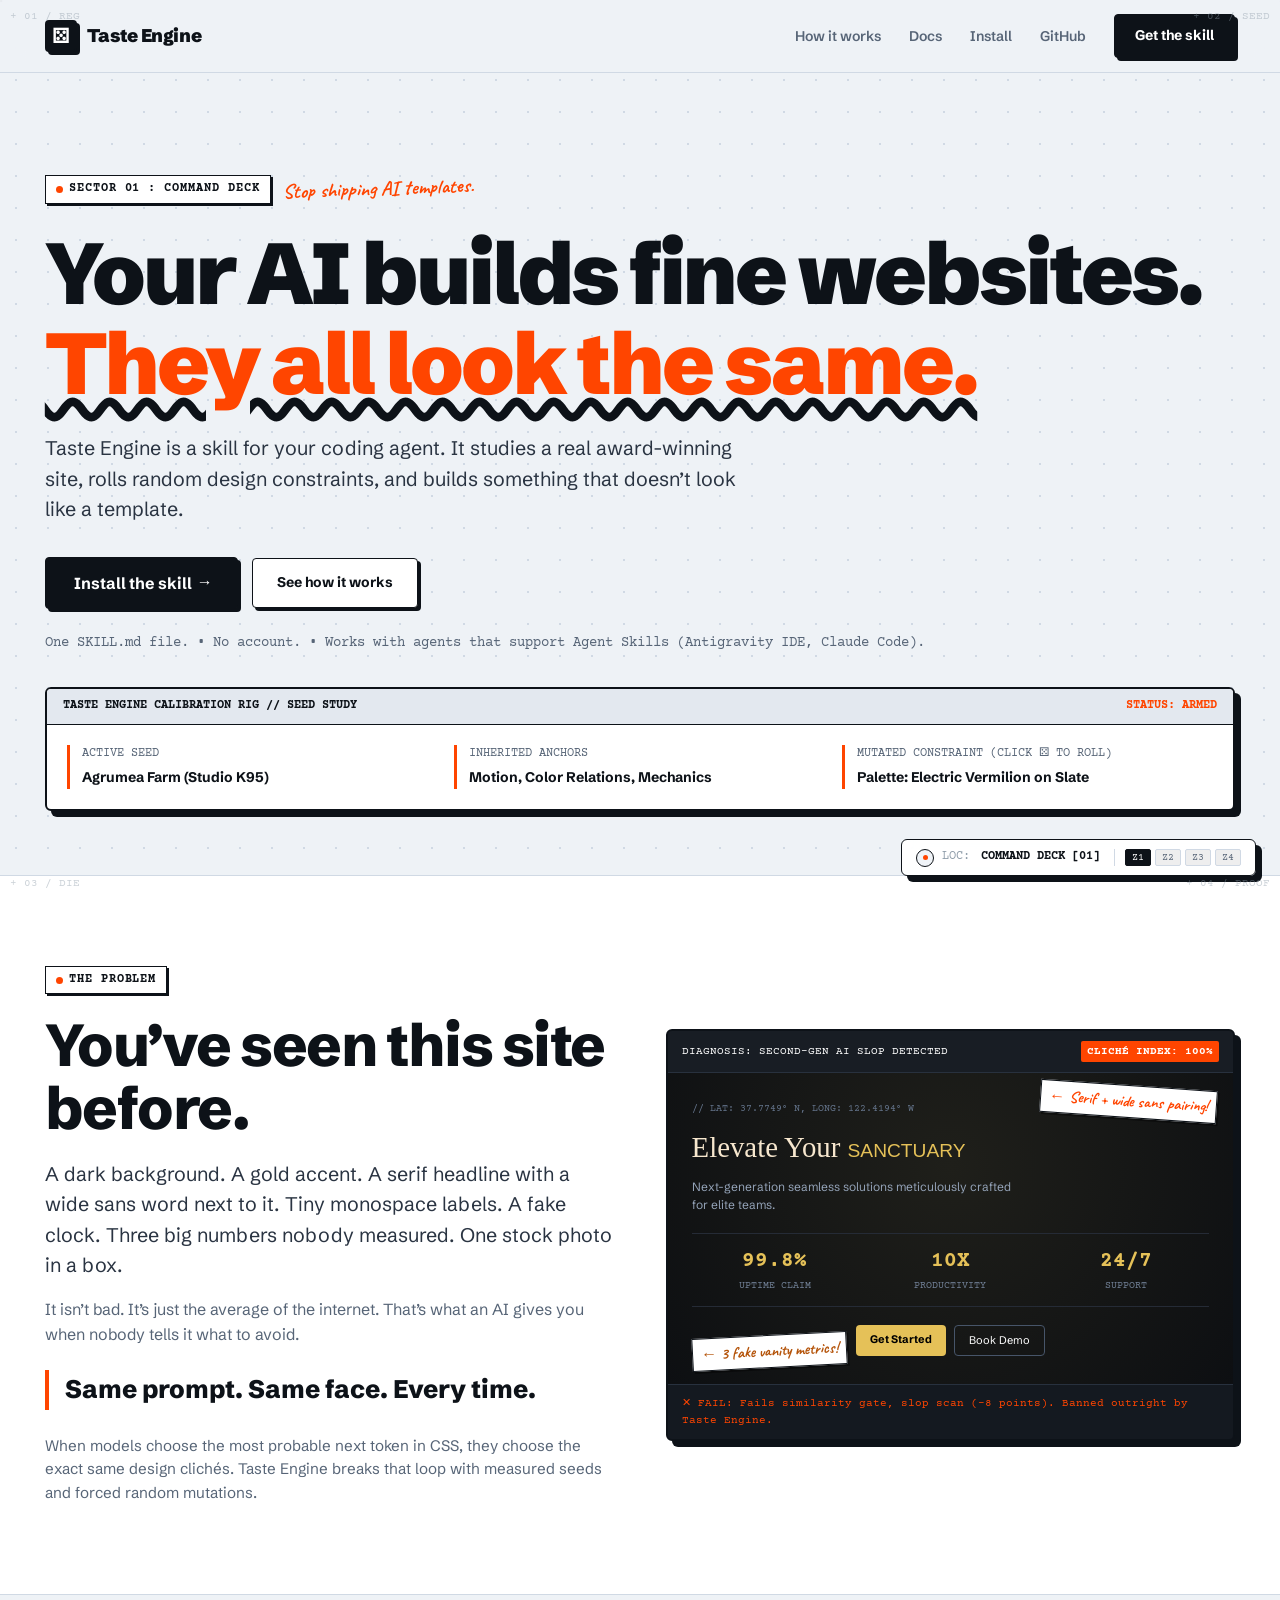
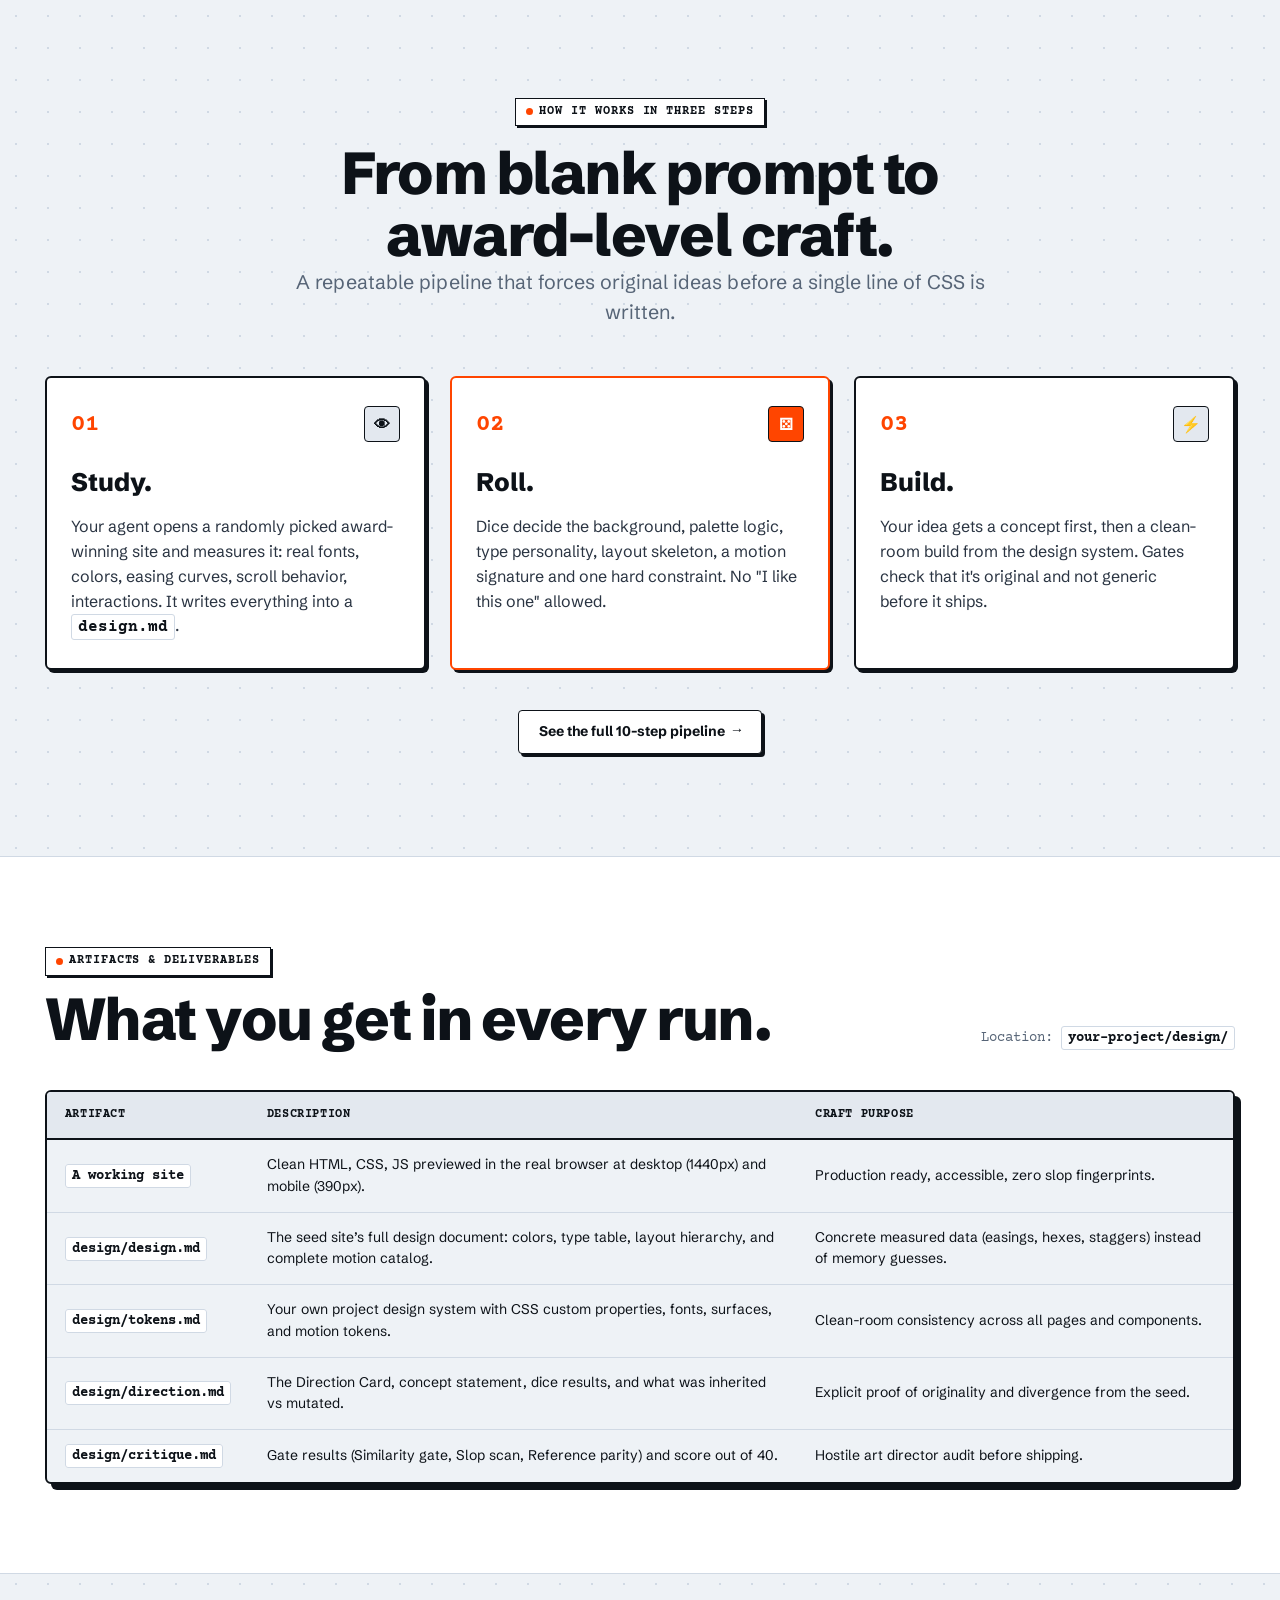
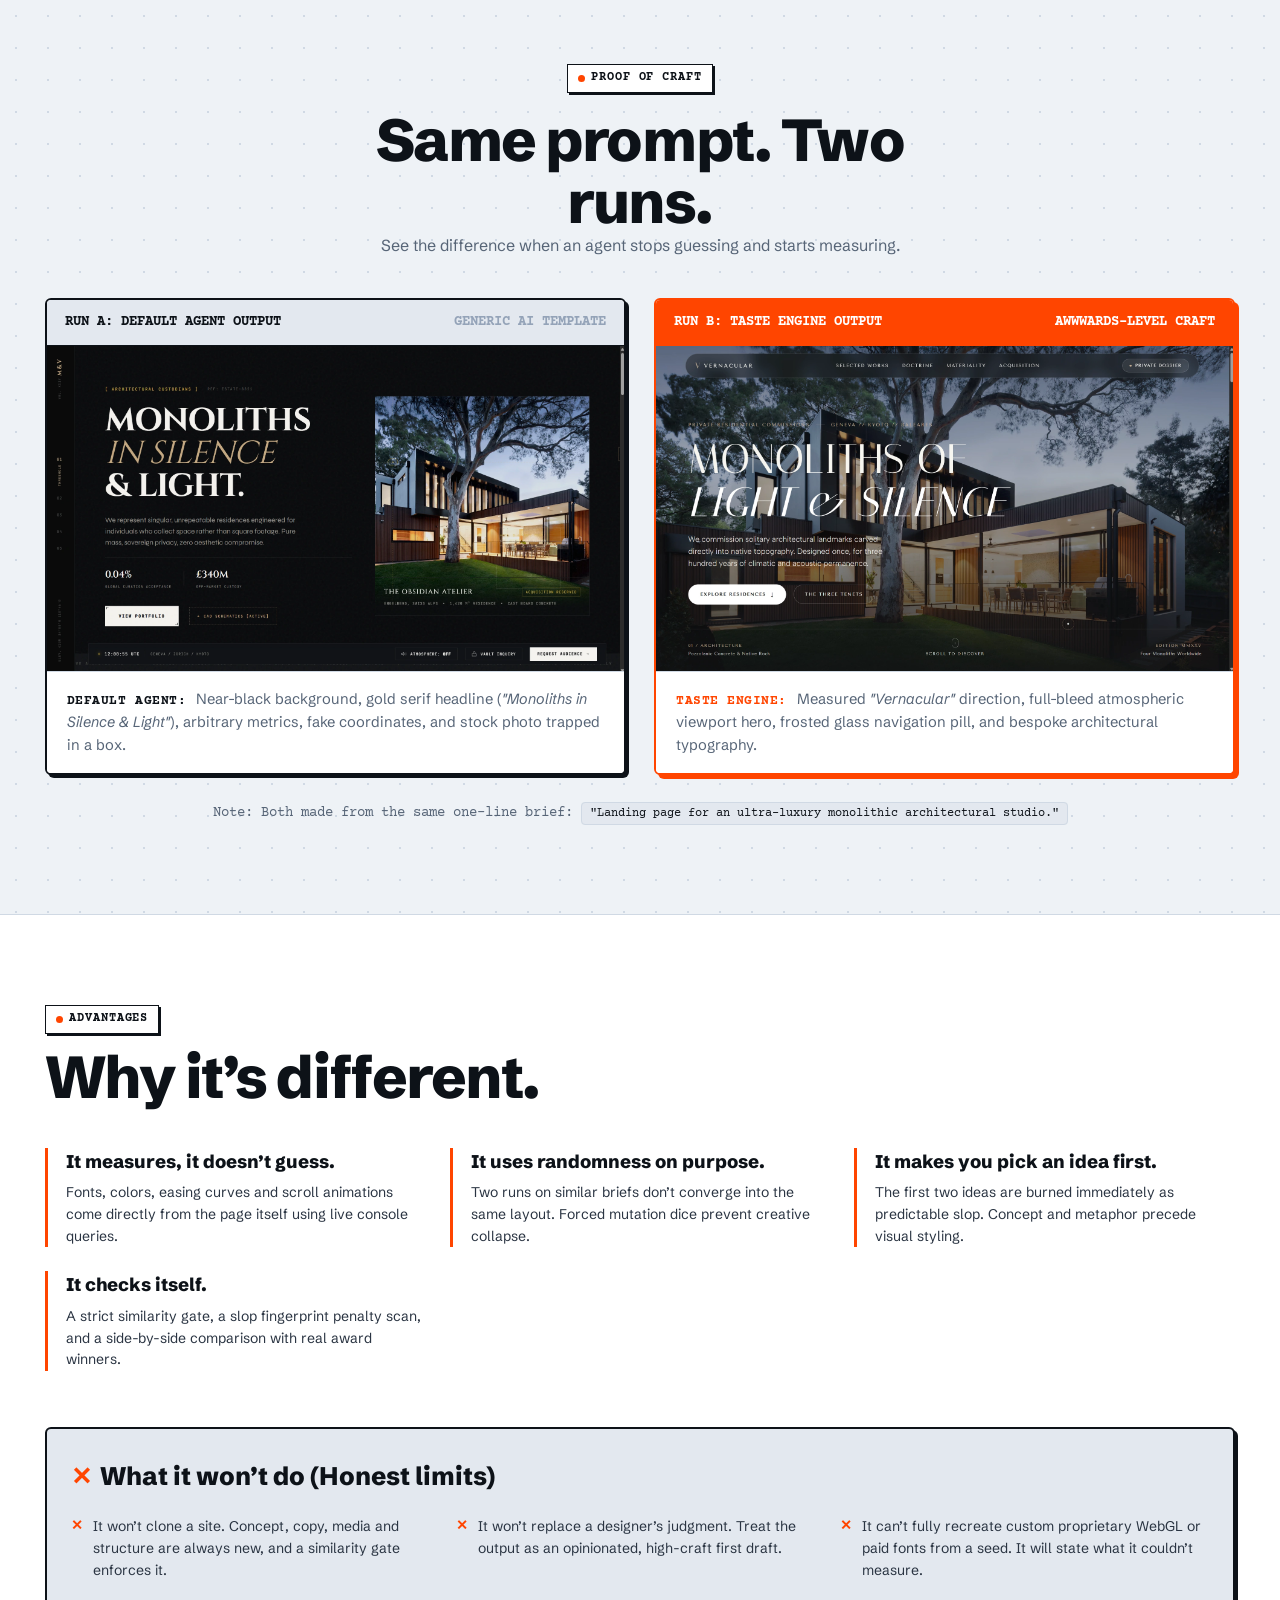
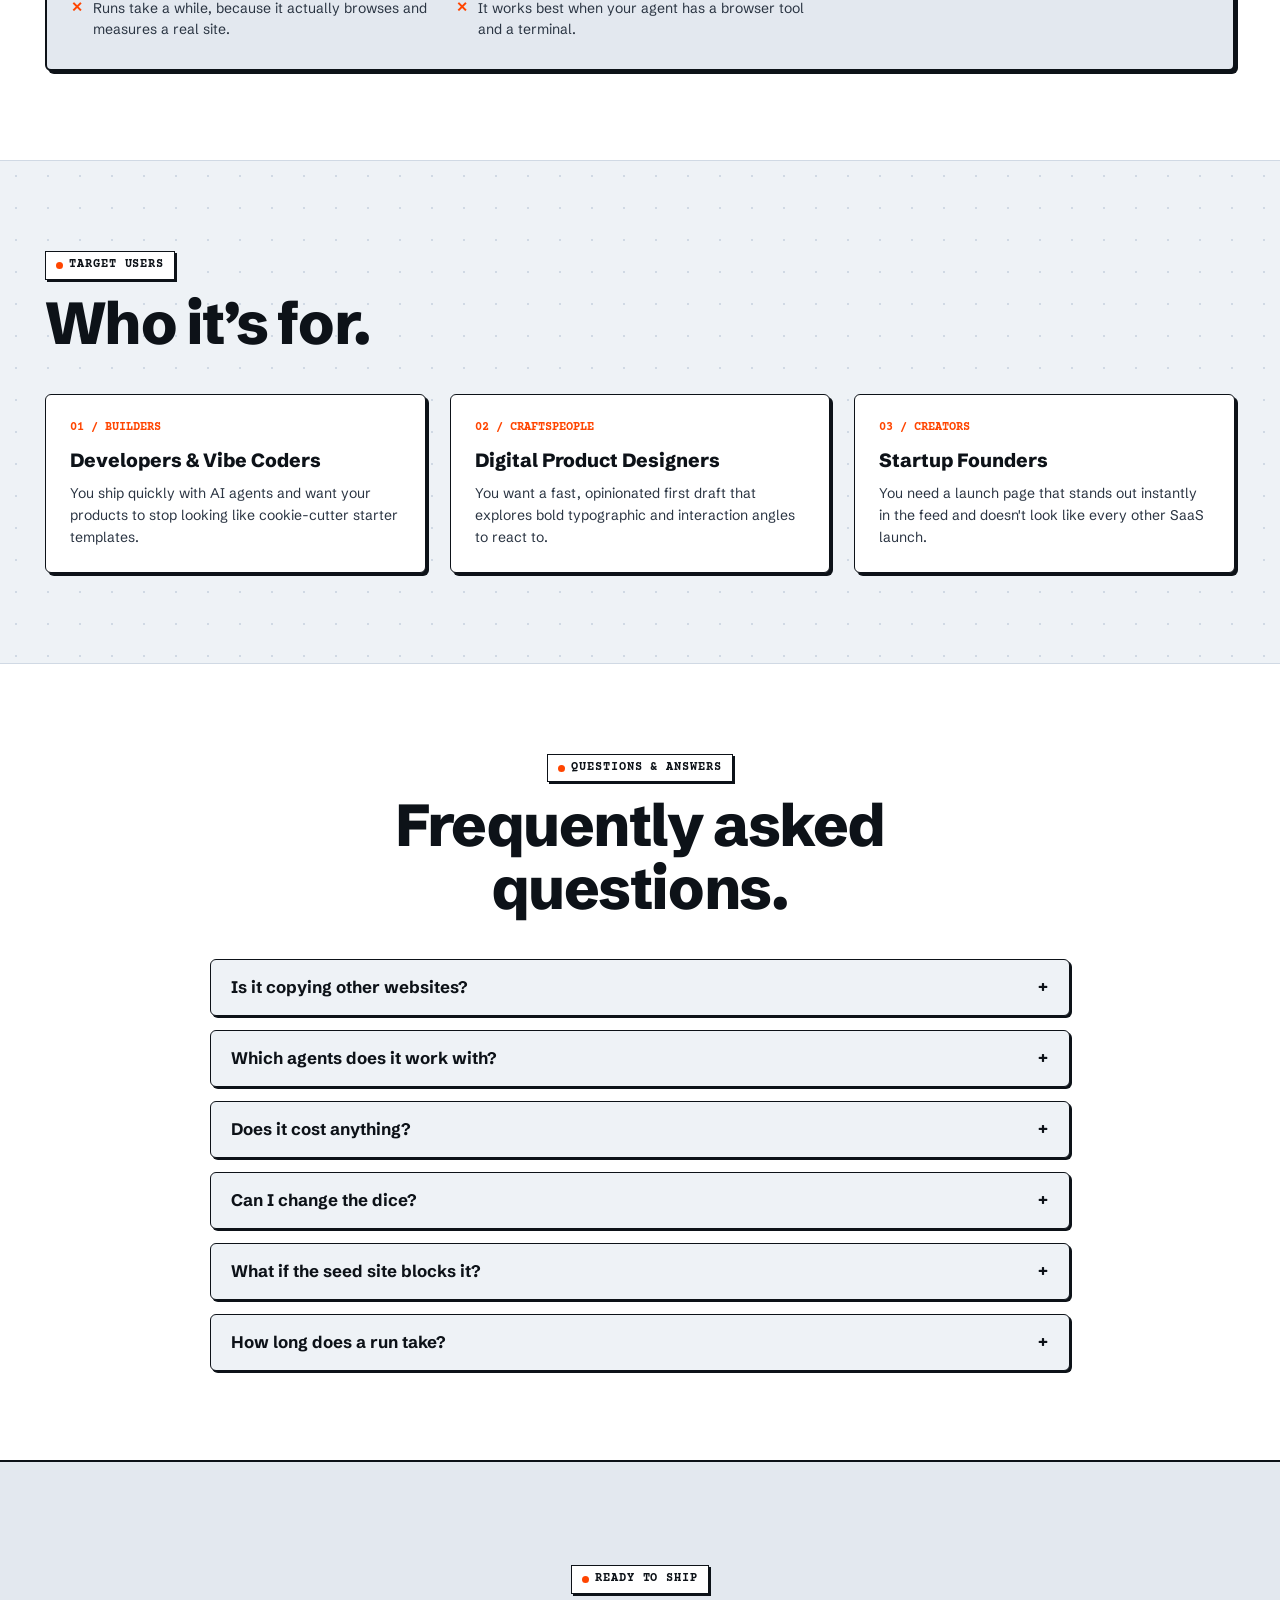
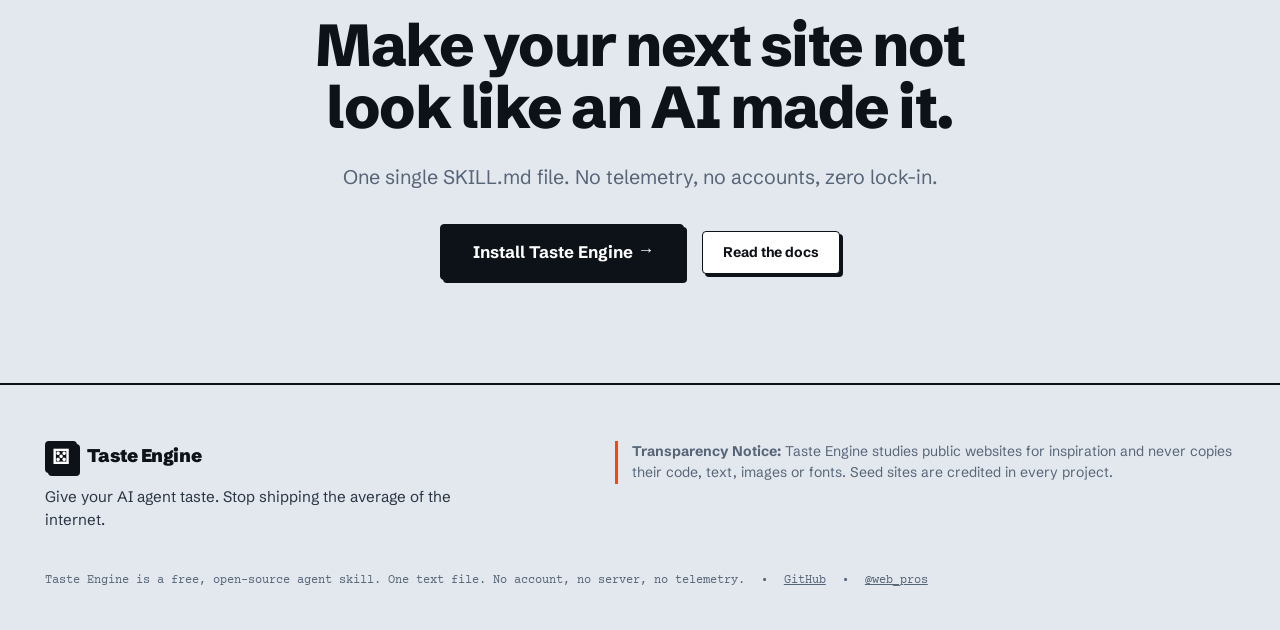
==== index.html @ e2b60648 "feat: initial commit of Taste Engine landing page and docs" ====
<!DOCTYPE html>
<html lang="en">

<head>
  <meta charset="UTF-8">
  <meta name="viewport" content="width=device-width, initial-scale=1.0">
  <title>Taste Engine: an agent skill for websites that don't look AI-made</title>
  <meta name="description"
    content="A skill for your coding agent that studies real award-winning sites, rolls random design constraints and builds an original website, not another template.">
  <meta property="og:title" content="Taste Engine: an agent skill for websites that don't look AI-made">
  <meta property="og:description"
    content="Your AI builds fine websites. They all look the same. Give your agent taste.">
  <meta property="og:type" content="website">

  <link rel="icon" type="image/svg+xml" href="favicon.svg">
  <!-- CDNs for GSAP and Lenis -->
  <link rel="stylesheet" href="https://unpkg.com/lenis@1.1.9/dist/lenis.css">
  <link rel="stylesheet" href="css/main.css">
</head>

<body>
  <!-- Print Registration Marks (Zine Craft) -->
  <div class="registration-mark top-left">+ 01 / REG</div>
  <div class="registration-mark top-right">+ 02 / SEED</div>
  <div class="registration-mark bottom-left">+ 03 / DIE</div>
  <div class="registration-mark bottom-right">+ 04 / PROOF</div>

  <!-- Background Interactive Canvas -->
  <canvas id="bg-canvas"
    style="position: fixed; top: 0; left: 0; width: 100vw; height: 100vh; pointer-events: none; z-index: 1; opacity: 0.6;"></canvas>

  <!-- Site Header -->
  <header class="site-header">
    <div class="container nav-container">
      <a href="index.html" class="logo-block">
        <div class="interactive-dice-logo" title="Click to roll dice!">⚄</div>
        <span>Taste Engine</span>
      </a>

      <ul class="nav-links">
        <li><a href="how-it-works.html" class="nav-link">How it works</a></li>
        <li><a href="docs.html" class="nav-link">Docs</a></li>
        <li><a href="install.html" class="nav-link">Install</a></li>
        <li><a href="https://github.com/lakshya1282/taste-engine" class="nav-link" target="_blank" rel="noopener">GitHub</a></li>
        <li><a href="install.html" class="btn btn-primary">Get the skill</a></li>
      </ul>

      <button class="mobile-nav-toggle" aria-label="Toggle Menu">
        <span></span>
        <span></span>
        <span></span>
      </button>
    </div>
  </header>

  <!-- Spatial Zone Radar HUD -->
  <div class="spatial-hud" id="spatial-hud" aria-live="polite">
    <div class="hud-indicator">
      <div class="hud-radar-screen">
        <div class="hud-radar-blip"></div>
      </div>
      <div>
        <span style="color: var(--color-ink-faint); margin-right: 4px;">LOC:</span>
        <span class="hud-zone-title" id="hud-zone-name">COMMAND DECK</span>
      </div>
    </div>
    <div class="hud-zone-selector">
      <button class="hud-pill active" data-target-zone="zone-hero" title="Zone 01: Hero">Z1</button>
      <button class="hud-pill" data-target-zone="zone-problem" title="Zone 02: Problem">Z2</button>
      <button class="hud-pill" data-target-zone="zone-pipeline" title="Zone 03: Engine">Z3</button>
      <button class="hud-pill" data-target-zone="zone-proof" title="Zone 04: Proof">Z4</button>
    </div>
  </div>

  <main style="position: relative; z-index: 2;">
    <!-- ZONE 01: COMMAND DECK (Hero Viewport - Max 5 elements rule) -->
    <section class="section-hero" data-zone="zone-hero" data-zone-name="COMMAND DECK [01]">
      <div class="container">
        <div class="hero-grid">
          <div>
            <div class="hero-header-badge">
              <span class="zone-badge"><span class="dot"></span> SECTOR 01 : COMMAND DECK</span>
              <span class="marker-highlight">Stop shipping AI templates.</span>
            </div>

            <h1 class="text-hero hero-h1">
              Your AI builds fine websites.<br>
              <span style="color: var(--color-accent); text-decoration: underline wavy var(--color-border-heavy);">They
                all look the same.</span>
            </h1>

            <p class="hero-sub">
              Taste Engine is a skill for your coding agent. It studies a real award-winning site, rolls random design
              constraints, and builds something that doesn’t look like a template.
            </p>

            <div class="hero-actions">
              <a href="install.html" class="btn btn-primary" style="padding: 13px 28px; font-size: 1rem;">
                <span>Install the skill</span>
                <span style="font-family: var(--font-code);">→</span>
              </a>
              <a href="how-it-works.html" class="btn btn-secondary" style="padding: 13px 24px;">See how it works</a>
            </div>

            <div class="hero-micro">
              <span>One SKILL.md file.</span>
              <span>•</span>
              <span>No account.</span>
              <span>•</span>
              <span>Works with agents that support Agent Skills (Antigravity IDE, Claude Code).</span>
            </div>

            <!-- Live Calibration Chamber -->
            <div class="hero-calibration-panel">
              <div class="calibration-bar">
                <span>TASTE ENGINE CALIBRATION RIG // SEED STUDY</span>
                <span style="color: var(--color-accent);">STATUS: ARMED</span>
              </div>
              <div class="calibration-content">
                <div class="calibration-metric">
                  <div class="calibration-label">Active Seed</div>
                  <div class="calibration-value">Agrumea Farm (Studio K95)</div>
                </div>
                <div class="calibration-metric">
                  <div class="calibration-label">Inherited Anchors</div>
                  <div class="calibration-value">Motion, Color Relations, Mechanics</div>
                </div>
                <div class="calibration-metric">
                  <div class="calibration-label">Mutated Constraint (Click ⚄ to roll)</div>
                  <div class="calibration-value" id="live-dice-output" style="transition: color 0.3s;">Palette: Electric
                    Vermilion on Slate</div>
                </div>
              </div>
            </div>

          </div>
        </div>
      </div>
    </section>

    <!-- ZONE 02: THE PROBLEM (You've Seen This Site Before) -->
    <section class="section-problem" data-zone="zone-problem" data-zone-name="SLOP AUTOPSY [02]">
      <div class="container">
        <div class="problem-grid">
          <div class="problem-text">
            <span class="zone-badge" style="margin-bottom: 1.25rem;"><span class="dot"></span> THE PROBLEM</span>
            <h2 class="text-title-1">You’ve seen this site before.</h2>
            <p class="problem-body-1">
              A dark background. A gold accent. A serif headline with a wide sans word next to it. Tiny monospace
              labels. A fake clock. Three big numbers nobody measured. One stock photo in a box.
            </p>
            <p class="problem-body-2">
              It isn’t bad. It’s just the average of the internet. That’s what an AI gives you when nobody tells it what
              to avoid.
            </p>
            <div class="pull-quote">
              Same prompt. Same face. Every time.
            </div>
            <p class="text-muted" style="font-size: 0.95rem;">
              When models choose the most probable next token in CSS, they choose the exact same design clichés. Taste
              Engine breaks that loop with measured seeds and forced random mutations.
            </p>
          </div>

          <!-- Slop Autopsy Visual Plate -->
          <div class="slop-autopsy-card">
            <div class="slop-card-header">
              <span>DIAGNOSIS: SECOND-GEN AI SLOP DETECTED</span>
              <span class="slop-status-badge">CLICHÉ INDEX: 100%</span>
            </div>
            <div class="slop-mockup-body">
              <div class="slop-annotation anno-1">← Serif + wide sans pairing!</div>
              <div class="slop-annotation anno-2">← 3 fake vanity metrics!</div>

              <div style="font-family: var(--font-code); font-size: 10px; color: #64748b; margin-bottom: 8px;">// LAT:
                37.7749° N, LONG: 122.4194° W</div>
              <div class="slop-headline">Elevate Your <span>Sanctuary</span></div>
              <div style="font-size: 12px; color: #94a3b8; max-width: 320px; margin-bottom: 14px;">Next-generation
                seamless solutions meticulously crafted for elite teams.</div>

              <div class="slop-fake-stats">
                <div class="slop-stat-item">
                  <div class="slop-stat-num">99.8%</div>
                  <div class="slop-stat-label">UPTIME CLAIM</div>
                </div>
                <div class="slop-stat-item">
                  <div class="slop-stat-num">10X</div>
                  <div class="slop-stat-label">PRODUCTIVITY</div>
                </div>
                <div class="slop-stat-item">
                  <div class="slop-stat-num">24/7</div>
                  <div class="slop-stat-label">SUPPORT</div>
                </div>
              </div>

              <div style="display: flex; gap: 8px; justify-content: center;">
                <div
                  style="background: #e5c158; color: #000; font-size: 11px; font-weight: 700; padding: 6px 14px; border-radius: 4px;">
                  Get Started</div>
                <div
                  style="border: 1px solid #475569; color: #fff; font-size: 11px; padding: 6px 14px; border-radius: 4px;">
                  Book Demo</div>
              </div>
            </div>
            <div
              style="background: #141920; padding: 10px 14px; font-size: 11px; font-family: var(--font-code); color: var(--color-accent); border-top: 1px solid #28313e;">
              ✕ FAIL: Fails similarity gate, slop scan (-8 points). Banned outright by Taste Engine.
            </div>
          </div>
        </div>
      </div>
    </section>

    <!-- ZONE 03: PIPELINE & HOW IT WORKS (Study / Roll / Build) -->
    <section class="section-steps" data-zone="zone-pipeline" data-zone-name="THE ENGINE [03]">
      <div class="container">
        <div style="text-align: center; max-width: 720px; margin: 0 auto;">
          <span class="zone-badge"><span class="dot"></span> HOW IT WORKS IN THREE STEPS</span>
          <h2 class="text-title-1" style="margin-top: 1rem;">From blank prompt to award-level craft.</h2>
          <p class="text-body-lg text-muted">A repeatable pipeline that forces original ideas before a single line of
            CSS is written.</p>
        </div>

        <div class="steps-grid">
          <!-- Step 1 -->
          <div class="step-card">
            <div class="step-header">
              <span class="step-number">01</span>
              <div class="step-icon">👁</div>
            </div>
            <h3 class="step-title">Study.</h3>
            <p class="step-desc">
              Your agent opens a randomly picked award-winning site and measures it: real fonts, colors, easing curves,
              scroll behavior, interactions. It writes everything into a <code class="code-token">design.md</code>.
            </p>
          </div>

          <!-- Step 2 -->
          <div class="step-card" style="border-color: var(--color-accent);">
            <div class="step-header">
              <span class="step-number" style="color: var(--color-accent);">02</span>
              <div class="step-icon" style="background: var(--color-accent); color: #fff;">⚄</div>
            </div>
            <h3 class="step-title">Roll.</h3>
            <p class="step-desc">
              Dice decide the background, palette logic, type personality, layout skeleton, a motion signature and one
              hard constraint. No "I like this one" allowed.
            </p>
          </div>

          <!-- Step 3 -->
          <div class="step-card">
            <div class="step-header">
              <span class="step-number">03</span>
              <div class="step-icon">⚡</div>
            </div>
            <h3 class="step-title">Build.</h3>
            <p class="step-desc">
              Your idea gets a concept first, then a clean-room build from the design system. Gates check that it's
              original and not generic before it ships.
            </p>
          </div>
        </div>

        <div style="text-align: center; margin-top: 2.5rem;">
          <a href="how-it-works.html" class="btn btn-secondary">
            <span>See the full 10-step pipeline</span>
            <span style="font-family: var(--font-code);">→</span>
          </a>
        </div>
      </div>
    </section>

    <!-- ZONE 04: WHAT YOU GET (Outputs & Artifacts) -->
    <section class="section-outputs" data-zone="zone-proof" data-zone-name="SPEC LAB [04]">
      <div class="container">
        <div style="display: flex; justify-content: space-between; align-items: flex-end; flex-wrap: wrap; gap: 1rem;">
          <div>
            <span class="zone-badge"><span class="dot"></span> ARTIFACTS & DELIVERABLES</span>
            <h2 class="text-title-1" style="margin-top: 0.75rem;">What you get in every run.</h2>
          </div>
          <div style="font-family: var(--font-code); font-size: var(--text-small); color: var(--color-ink-muted);">
            Location: <code class="code-token">your-project/design/</code>
          </div>
        </div>

        <div class="outputs-table-wrap">
          <table class="outputs-table">
            <thead>
              <tr>
                <th>Artifact</th>
                <th>Description</th>
                <th>Craft Purpose</th>
              </tr>
            </thead>
            <tbody>
              <tr>
                <td><code class="code-token">A working site</code></td>
                <td>Clean HTML, CSS, JS previewed in the real browser at desktop (1440px) and mobile (390px).</td>
                <td>Production ready, accessible, zero slop fingerprints.</td>
              </tr>
              <tr>
                <td><code class="code-token">design/design.md</code></td>
                <td>The seed site’s full design document: colors, type table, layout hierarchy, and complete motion
                  catalog.</td>
                <td>Concrete measured data (easings, hexes, staggers) instead of memory guesses.</td>
              </tr>
              <tr>
                <td><code class="code-token">design/tokens.md</code></td>
                <td>Your own project design system with CSS custom properties, fonts, surfaces, and motion tokens.</td>
                <td>Clean-room consistency across all pages and components.</td>
              </tr>
              <tr>
                <td><code class="code-token">design/direction.md</code></td>
                <td>The Direction Card, concept statement, dice results, and what was inherited vs mutated.</td>
                <td>Explicit proof of originality and divergence from the seed.</td>
              </tr>
              <tr>
                <td><code class="code-token">design/critique.md</code></td>
                <td>Gate results (Similarity gate, Slop scan, Reference parity) and score out of 40.</td>
                <td>Hostile art director audit before shipping.</td>
              </tr>
            </tbody>
          </table>
        </div>
      </div>
    </section>

    <!-- BEFORE / AFTER SLOT -->
      <section class="section-comparison" data-zone="zone-proof" data-zone-name="PROOF OF CRAFT">
        <div class="container">
          <div style="text-align: center; max-width: 680px; margin: 0 auto;">
            <span class="zone-badge"><span class="dot"></span> PROOF OF CRAFT</span>
            <h2 class="text-title-1" style="margin-top: 1rem;">Same prompt. Two runs.</h2>
            <p class="text-body text-muted">See the difference when an agent stops guessing and starts measuring.</p>
          </div>

          <div class="comparison-grid">
            <!-- Left: Default Agent Output (Before) -->
            <div class="comparison-card">
              <div class="comparison-header">
                <span>RUN A: DEFAULT AGENT OUTPUT</span>
                <span style="color: #94a3b8;">GENERIC AI TEMPLATE</span>
              </div>
                <div class="comparison-slot default-output" title="Click to view full screenshot">
                  <picture>
                    <source srcset="images/run-a-before.webp" type="image/webp">
                    <img src="images/run-a-before.png"
                      alt="Run A: Default Agent Output — Dark background, gold serif headline, arbitrary metrics, and stock photo trapped in a box"
                      class="comparison-img" loading="lazy" />
                  </picture>
                  <div class="comparison-zoom-hint">
                    <svg width="13" height="13" viewBox="0 0 24 24" fill="none" stroke="currentColor" stroke-width="2.2"
                      stroke-linecap="round" stroke-linejoin="round">
                      <circle cx="11" cy="11" r="8"></circle>
                      <line x1="21" y1="21" x2="16.65" y2="16.65"></line>
                      <line x1="11" y1="8" x2="11" y2="14"></line>
                      <line x1="8" y1="11" x2="14" y2="11"></line>
                    </svg>
                    <span>Click to Expand</span>
                  </div>
                </div>
                <div class="comparison-caption">
                  <strong>DEFAULT AGENT:</strong> Near-black background, gold serif headline (<em>"Monoliths in Silence
                    &amp; Light"</em>), arbitrary metrics, fake coordinates, and stock photo trapped in a box.
                </div>
              </div>

              <!-- Right: Taste Engine Output (After) -->
              <div class="comparison-card after">
                <div class="comparison-header">
                  <span>RUN B: TASTE ENGINE OUTPUT</span>
                  <span style="color: #fff;">AWWWARDS-LEVEL CRAFT</span>
                </div>
                  <div class="comparison-slot taste-output" title="Click to view full screenshot">
                    <picture>
                      <source srcset="images/run-b-after.webp" type="image/webp">
                      <img src="images/run-b-after.png"
                        alt="Run B: Taste Engine Output — Vernacular architectural monoliths with full viewport hero, frosted pill nav, and bespoke typography"
                        class="comparison-img" loading="lazy" />
                    </picture>
                    <div class="comparison-zoom-hint">
                      <svg width="13" height="13" viewBox="0 0 24 24" fill="none" stroke="currentColor"
                        stroke-width="2.2" stroke-linecap="round" stroke-linejoin="round">
                        <circle cx="11" cy="11" r="8"></circle>
                        <line x1="21" y1="21" x2="16.65" y2="16.65"></line>
                        <line x1="11" y1="8" x2="11" y2="14"></line>
                        <line x1="8" y1="11" x2="14" y2="11"></line>
                      </svg>
                      <span>Click to Expand</span>
                    </div>
                  </div>
                  <div class="comparison-caption">
                    <strong>TASTE ENGINE:</strong> Measured <em>"Vernacular"</em> direction, full-bleed atmospheric
                    viewport hero, frosted glass navigation pill, and bespoke architectural typography.
                  </div>
                </div>
              </div>

              <div class="comparison-note text-center" style="text-align: center;">
                Note: Both made from the same one-line brief:
                <code>"Landing page for an ultra-luxury monolithic architectural studio."</code>
              </div>
            </div>
      </section>

      <!-- WHY IT'S DIFFERENT -->
      <section class="section-why">
        <div class="container">
          <div>
            <span class="zone-badge"><span class="dot"></span> ADVANTAGES</span>
            <h2 class="text-title-1" style="margin-top: 0.75rem;">Why it’s different.</h2>
          </div>

          <div class="why-grid">
            <div class="why-item">
              <h3 class="why-title">It measures, it doesn’t guess.</h3>
              <p class="why-desc">Fonts, colors, easing curves and scroll animations come directly from the page itself
                using live console queries.</p>
            </div>
            <div class="why-item">
              <h3 class="why-title">It uses randomness on purpose.</h3>
              <p class="why-desc">Two runs on similar briefs don’t converge into the same layout. Forced mutation dice
                prevent creative collapse.</p>
            </div>
            <div class="why-item">
              <h3 class="why-title">It makes you pick an idea first.</h3>
              <p class="why-desc">The first two ideas are burned immediately as predictable slop. Concept and metaphor
                precede visual styling.</p>
            </div>
            <div class="why-item">
              <h3 class="why-title">It checks itself.</h3>
              <p class="why-desc">A strict similarity gate, a slop fingerprint penalty scan, and a side-by-side
                comparison with real award winners.</p>
            </div>
          </div>

          <!-- Honest Limits Box -->
          <div class="limits-card">
            <h3 class="limits-title">
              <span style="color: var(--color-accent);">✕</span>
              <span>What it won’t do (Honest limits)</span>
            </h3>
            <ul class="limits-list">
              <li>It won’t clone a site. Concept, copy, media and structure are always new, and a similarity gate
                enforces it.</li>
              <li>It won’t replace a designer’s judgment. Treat the output as an opinionated, high-craft first draft.
              </li>
              <li>It can’t fully recreate custom proprietary WebGL or paid fonts from a seed. It will state what it
                couldn’t measure.</li>
              <li>Runs take a while, because it actually browses and measures a real site.</li>
              <li>It works best when your agent has a browser tool and a terminal.</li>
            </ul>
          </div>
        </div>
      </section>

      <!-- WHO IT'S FOR -->
      <section class="section-audience">
        <div class="container">
          <span class="zone-badge"><span class="dot"></span> TARGET USERS</span>
          <h2 class="text-title-1" style="margin-top: 0.75rem;">Who it’s for.</h2>

          <div class="audience-grid">
            <div class="audience-card">
              <div class="audience-card-role">01 / BUILDERS</div>
              <h3 class="audience-card-title">Developers & Vibe Coders</h3>
              <p class="audience-card-desc">You ship quickly with AI agents and want your products to stop looking like
                cookie-cutter starter templates.</p>
            </div>
            <div class="audience-card">
              <div class="audience-card-role">02 / CRAFTSPEOPLE</div>
              <h3 class="audience-card-title">Digital Product Designers</h3>
              <p class="audience-card-desc">You want a fast, opinionated first draft that explores bold typographic and
                interaction angles to react to.</p>
            </div>
            <div class="audience-card">
              <div class="audience-card-role">03 / CREATORS</div>
              <h3 class="audience-card-title">Startup Founders</h3>
              <p class="audience-card-desc">You need a launch page that stands out instantly in the feed and doesn't
                look like every other SaaS launch.</p>
            </div>
          </div>
        </div>
      </section>

      <!-- FAQ SECTION -->
      <section class="section-faq">
        <div class="container">
          <div style="text-align: center; max-width: 680px; margin: 0 auto;">
            <span class="zone-badge"><span class="dot"></span> QUESTIONS & ANSWERS</span>
            <h2 class="text-title-1" style="margin-top: 0.75rem;">Frequently asked questions.</h2>
          </div>

          <div class="faq-list">
            <div class="faq-item">
              <button class="faq-question">
                <span>Is it copying other websites?</span>
                <span class="faq-icon">+</span>
              </button>
              <div class="faq-answer">
                No. It studies a seed site the way a designer studies a reference: colors, type scale, motion timing,
                interaction mechanics. It never reuses text, images, logos, icons, font files or source code, and it
                must change at least 4 of 6 key dimensions before shipping.
              </div>
            </div>

            <div class="faq-item">
              <button class="faq-question">
                <span>Which agents does it work with?</span>
                <span class="faq-icon">+</span>
              </button>
              <div class="faq-answer">
                Any agent that supports the Agent Skills format (tested with Antigravity IDE and Claude Code). See the <a href="install.html"
                  style="text-decoration: underline; color: var(--color-accent);">Install page</a>.
              </div>
            </div>

            <div class="faq-item">
              <button class="faq-question">
                <span>Does it cost anything?</span>
                <span class="faq-icon">+</span>
              </button>
              <div class="faq-answer">
                Taste Engine itself is free and open-source. Your underlying
                agent or LLM model may have its own API token costs.
              </div>
            </div>

            <div class="faq-item">
              <button class="faq-question">
                <span>Can I change the dice?</span>
                <span class="faq-icon">+</span>
              </button>
              <div class="faq-answer">
                Yes! The dice are plain lists inside <code class="code-token">SKILL.md</code>. You can easily edit
                options, add new reference worlds, or enforce your team's specific brand rules.
              </div>
            </div>

            <div class="faq-item">
              <button class="faq-question">
                <span>What if the seed site blocks it?</span>
                <span class="faq-icon">+</span>
              </button>
              <div class="faq-answer">
                It never bypasses blocks, logins or captchas. It logs the skip in <code
                  class="code-token">design/dice.md</code> and automatically moves to the next position.
              </div>
            </div>

            <div class="faq-item">
              <button class="faq-question">
                <span>How long does a run take?</span>
                <span class="faq-icon">+</span>
              </button>
              <div class="faq-answer">
                Longer than a normal one-shot prompt, since it actually opens the browser, crawls, measures easing
                values, and previews on two viewports.
              </div>
            </div>
          </div>
        </div>
      </section>

      <!-- FINAL CTA -->
      <section class="section-final-cta">
        <div class="container">
          <div class="cta-box">
            <span class="zone-badge" style="margin-bottom: 1.25rem;"><span class="dot"></span> READY TO SHIP</span>
            <h2 class="text-title-1">Make your next site not look like an AI made it.</h2>
            <p class="text-body-lg text-muted">One single SKILL.md file. No telemetry, no accounts, zero lock-in.</p>
            <div class="cta-actions">
              <a href="install.html" class="btn btn-primary" style="padding: 14px 32px; font-size: 1.05rem;">
                <span>Install Taste Engine</span>
                <span style="font-family: var(--font-code);">→</span>
              </a>
              <a href="docs.html" class="btn btn-secondary">Read the docs</a>
            </div>
          </div>
        </div>
      </section>
  </main>

  <!-- Shared Footer -->
  <footer class="site-footer">
    <div class="container">
      <div class="footer-top">
        <div>
          <div class="logo-block" style="margin-bottom: 12px;">
            <div class="interactive-dice-logo">⚄</div>
            <span>Taste Engine</span>
          </div>
          <p class="text-body" style="max-width: 420px; font-size: 0.95rem;">
            Give your AI agent taste. Stop shipping the average of the internet.
          </p>
        </div>

        <div class="footer-note-honesty">
          <strong>Transparency Notice:</strong> Taste Engine studies public websites for inspiration and never copies
          their code, text, images or fonts. Seed sites are credited in every project.
        </div>
      </div>

      <div class="footer-meta">
        <span>Taste Engine is a free, open-source agent skill. One text file. No account, no server, no telemetry.</span>
        <span>•</span>
        <span><a href="https://github.com/lakshya1282/taste-engine" target="_blank" rel="noopener" style="text-decoration: underline; color: inherit;">GitHub</a></span>
        <span>•</span>
        <span><a href="https://instagram.com/web_pros" target="_blank" rel="noopener" style="text-decoration: underline; color: inherit;">@web_pros</a></span>
      </div>
    </div>
  </footer>

  <!-- Screenshot Lightbox Modal -->
  <div id="screenshot-modal" class="screenshot-modal" aria-hidden="true" role="dialog" aria-label="Screenshot Preview">
    <div class="screenshot-modal-backdrop"></div>
    <div class="screenshot-modal-inner">
      <div class="screenshot-modal-bar">
        <span id="screenshot-modal-caption">Full Resolution Run Preview</span>
        <button type="button" class="screenshot-modal-close" aria-label="Close modal">ESC ✕</button>
      </div>
      <img id="screenshot-modal-img" src="" alt="Full resolution run screenshot" />
    </div>
  </div>

  <!-- Scripts -->
  <script src="https://unpkg.com/lenis@1.1.9/dist/lenis.min.js"></script>
  <script src="https://cdnjs.cloudflare.com/ajax/libs/gsap/3.12.5/gsap.min.js"></script>
  <script src="https://cdnjs.cloudflare.com/ajax/libs/gsap/3.12.5/ScrollTrigger.min.js"></script>
  <script src="js/main.js"></script>
</body>

</html>
---- css/main.css ----
/* ==========================================================================
   TASTE ENGINE — DESIGN SYSTEM STYLESHEET
   Clean-room build from design/tokens.md and design/direction.md
   ========================================================================== */

@import url('https://fonts.googleapis.com/css2?family=Caveat:wght@600;700&family=Courier+Prime:ital,wght@0,400;0,700;1,400&family=Schibsted+Grotesk:ital,wght@0,400;0,500;0,600;0,700;0,800;0,900;1,400;1,700&display=swap');

:root {
  /* Surface & Base Ground (Cool slate/steel monochrome) */
  --color-ground: #eef2f6;
  --color-ground-alt: #e3e8ef;
  --color-surface: #ffffff;
  --color-surface-dim: #f6f8fb;
  --color-surface-card: #f9fbfd;

  /* Ink & Typography */
  --color-ink-heavy: #0d1218;
  --color-ink-body: #2a3442;
  --color-ink-muted: #576577;
  --color-ink-faint: #8d9ba8;

  /* Structural Borders */
  --color-border: #d0d9e4;
  --color-border-heavy: #0d1218;

  /* The Loud Unexpected Accent (High-voltage hyper-orange from opposite wheel) */
  --color-accent: #ff4500;
  --color-accent-hover: #e03a00;
  --color-accent-soft: rgba(255, 69, 0, 0.08);
  --color-accent-ring: rgba(255, 69, 0, 0.28);

  /* Tactical Zine Markers & TODOs */
  --color-todo-bg: #fffbeb;
  --color-todo-border: #f59e0b;
  --color-todo-ink: #92400e;

  /* Fonts */
  --font-editorial: 'Schibsted Grotesk', -apple-system, BlinkMacSystemFont, 'Segoe UI', Roboto, sans-serif;
  --font-marker: 'Caveat', cursive;
  --font-code: 'Courier Prime', 'Consolas', monospace;

  /* Typographic scale */
  --text-hero: clamp(2.8rem, 1.8rem + 4.5vw, 5.8rem);
  --text-title-1: clamp(2rem, 1.3rem + 3vw, 3.8rem);
  --text-title-2: clamp(1.5rem, 1.1rem + 1.8vw, 2.4rem);
  --text-title-3: clamp(1.2rem, 0.95rem + 0.8vw, 1.65rem);
  --text-body-lg: clamp(1.05rem, 0.95rem + 0.35vw, 1.25rem);
  --text-body: 1rem;
  --text-small: 0.875rem;
  --text-micro: 0.75rem;

  /* Line Heights */
  --lh-tight: 1.05;
  --lh-snug: 1.2;
  --lh-normal: 1.55;
  --lh-relaxed: 1.7;

  /* Spacing */
  --container-max: 1360px;
  --container-pad: clamp(1.25rem, 3.5vw, 3rem);

  /* Physical Shadows */
  --shadow-tactile: 3px 3px 0px #0d1218;
  --shadow-tactile-lg: 6px 6px 0px #0d1218;
  --shadow-tactile-accent: 4px 4px 0px #ff4500;

  /* Easings from Agrumea Farm */
  --ease-out-expo: cubic-bezier(0.16, 1, 0.3, 1);
  --ease-soft: cubic-bezier(0.22, 1, 0.36, 1);
  --ease-premium: cubic-bezier(0.645, 0.045, 0.355, 1);
}

/* ==========================================================================
   CSS Reset & Base
   ========================================================================== */
*,
*::before,
*::after {
  box-sizing: border-box;
  margin: 0;
  padding: 0;
}

html {
  font-family: var(--font-editorial);
  background-color: var(--color-ground);
  color: var(--color-ink-heavy);
  line-height: var(--lh-normal);
  -webkit-font-smoothing: antialiased;
  -moz-osx-font-smoothing: grayscale;
  scroll-behavior: smooth;
}

body {
  min-height: 100vh;
  position: relative;
  overflow-x: hidden;
  background-image: radial-gradient(var(--color-border) 1px, transparent 1px);
  background-size: 32px 32px;
  background-position: 0 0;
}

/* Subtle risograph print registration crosshairs in corners */
.registration-mark {
  position: fixed;
  font-family: var(--font-code);
  font-size: 11px;
  color: var(--color-ink-faint);
  pointer-events: none;
  z-index: 999;
  user-select: none;
  opacity: 0.45;
}

.registration-mark.top-left {
  top: 8px;
  left: 10px;
}

.registration-mark.top-right {
  top: 8px;
  right: 10px;
}

.registration-mark.bottom-left {
  bottom: 8px;
  left: 10px;
}

.registration-mark.bottom-right {
  bottom: 8px;
  right: 10px;
}

a {
  color: inherit;
  text-decoration: none;
}

img,
svg {
  display: block;
  max-width: 100%;
}

button {
  font-family: inherit;
  border: none;
  background: none;
  cursor: pointer;
}

code,
pre {
  font-family: var(--font-code);
}

/* Accessible focus ring */
:focus-visible {
  outline: 2px solid var(--color-accent);
  outline-offset: 3px;
}

/* ==========================================================================
   Layout & Container
   ========================================================================== */
.container {
  width: 100%;
  max-width: var(--container-max);
  margin-left: auto;
  margin-right: auto;
  padding-left: var(--container-pad);
  padding-right: var(--container-pad);
}

.container-narrow {
  width: 100%;
  max-width: 980px;
  margin-left: auto;
  margin-right: auto;
  padding-left: var(--container-pad);
  padding-right: var(--container-pad);
}

/* ==========================================================================
   Typography & Accents
   ========================================================================== */
.text-hero {
  font-size: var(--text-hero);
  font-weight: 900;
  line-height: var(--lh-tight);
  letter-spacing: -0.035em;
  color: var(--color-ink-heavy);
}

.text-title-1 {
  font-size: var(--text-title-1);
  font-weight: 800;
  line-height: var(--lh-tight);
  letter-spacing: -0.025em;
}

.text-title-2 {
  font-size: var(--text-title-2);
  font-weight: 800;
  line-height: var(--lh-snug);
  letter-spacing: -0.02em;
}

.text-title-3 {
  font-size: var(--text-title-3);
  font-weight: 700;
  line-height: var(--lh-snug);
}

.text-body-lg {
  font-size: var(--text-body-lg);
  color: var(--color-ink-body);
  line-height: var(--lh-normal);
}

.text-body {
  font-size: var(--text-body);
  color: var(--color-ink-body);
}

.text-muted {
  color: var(--color-ink-muted);
}

.marker-highlight {
  font-family: var(--font-marker);
  color: var(--color-accent);
  font-size: 1.25em;
  line-height: 0.8;
  display: inline-block;
  transform: rotate(-2deg);
  font-weight: 700;
  position: relative;
}

.marker-strike {
  text-decoration: line-through;
  text-decoration-color: var(--color-accent);
  text-decoration-thickness: 3px;
  color: var(--color-ink-muted);
}

/* Tactical Chips & TODO Placeholders */
.todo-chip {
  display: inline-flex;
  align-items: center;
  gap: 4px;
  background-color: var(--color-todo-bg);
  border: 1px dashed var(--color-todo-border);
  color: var(--color-todo-ink);
  font-family: var(--font-code);
  font-size: 0.8rem;
  font-weight: 700;
  padding: 2px 7px;
  border-radius: 3px;
  vertical-align: baseline;
}

.todo-chip::before {
  content: 'TODO:';
  font-size: 0.7rem;
  background: var(--color-todo-border);
  color: #000;
  padding: 1px 3px;
  border-radius: 2px;
}

.zone-badge {
  display: inline-flex;
  align-items: center;
  gap: 6px;
  font-family: var(--font-code);
  font-size: var(--text-micro);
  font-weight: 700;
  letter-spacing: 0.08em;
  text-transform: uppercase;
  color: var(--color-ink-heavy);
  background: var(--color-surface);
  border: 1px solid var(--color-border-heavy);
  padding: 4px 10px;
  box-shadow: 2px 2px 0px #0d1218;
}

.zone-badge .dot {
  width: 7px;
  height: 7px;
  background: var(--color-accent);
  border-radius: 50%;
  display: inline-block;
  animation: pulseDot 2s infinite ease-in-out;
}

@keyframes pulseDot {

  0%,
  100% {
    transform: scale(1);
    opacity: 1;
  }

  50% {
    transform: scale(1.4);
    opacity: 0.5;
  }
}

/* ==========================================================================
   Navigation (Shared Header)
   ========================================================================== */
.site-header {
  position: sticky;
  top: 0;
  z-index: 100;
  background: rgba(238, 242, 246, 0.88);
  backdrop-filter: blur(12px);
  -webkit-backdrop-filter: blur(12px);
  border-bottom: 1px solid var(--color-border);
  padding: 14px 0;
  transition: padding var(--dur-fast) ease;
}

.nav-container {
  display: flex;
  align-items: center;
  justify-content: space-between;
}

/* Interactive Rollable Logo Die */
.logo-block {
  display: inline-flex;
  align-items: center;
  gap: 10px;
  font-weight: 900;
  font-size: 1.15rem;
  letter-spacing: -0.02em;
  color: var(--color-ink-heavy);
  user-select: none;
}

.interactive-dice-logo {
  width: 32px;
  height: 32px;
  background: var(--color-ink-heavy);
  color: var(--color-surface);
  border: 2px solid var(--color-ink-heavy);
  border-radius: 4px;
  display: flex;
  align-items: center;
  justify-content: center;
  font-size: 1.25rem;
  cursor: pointer;
  transition: transform 0.4s var(--ease-out-expo), background-color 0.2s;
  box-shadow: var(--shadow-tactile);
}

.interactive-dice-logo:hover {
  transform: rotate(180deg) scale(1.1);
  background: var(--color-accent);
}

.interactive-dice-logo:active {
  transform: scale(0.9) rotate(360deg);
}

.nav-links {
  display: flex;
  align-items: center;
  gap: 28px;
  list-style: none;
}

.nav-link {
  font-size: var(--text-small);
  font-weight: 600;
  color: var(--color-ink-muted);
  transition: color var(--dur-instant) ease;
  position: relative;
  padding: 4px 0;
}

.nav-link:hover,
.nav-link.active {
  color: var(--color-ink-heavy);
}

.nav-link.active::after {
  content: '';
  position: absolute;
  bottom: 0;
  left: 0;
  width: 100%;
  height: 2px;
  background: var(--color-accent);
}

.btn {
  display: inline-flex;
  align-items: center;
  justify-content: center;
  gap: 8px;
  font-family: var(--font-editorial);
  font-size: var(--text-small);
  font-weight: 700;
  padding: 10px 20px;
  border-radius: 4px;
  border: 1.5px solid var(--color-ink-heavy);
  transition: all var(--dur-fast) var(--ease-soft);
  text-decoration: none;
  white-space: nowrap;
}

.btn-primary {
  background: var(--color-ink-heavy);
  color: var(--color-surface);
  box-shadow: var(--shadow-tactile);
}

.btn-primary:hover {
  background: var(--color-accent);
  border-color: var(--color-accent);
  color: #fff;
  transform: translate(-2px, -2px);
  box-shadow: var(--shadow-tactile-lg);
}

.btn-secondary {
  background: var(--color-surface);
  color: var(--color-ink-heavy);
  box-shadow: var(--shadow-tactile);
}

.btn-secondary:hover {
  background: var(--color-surface-dim);
  transform: translate(-2px, -2px);
  box-shadow: var(--shadow-tactile-lg);
}

.btn-accent {
  background: var(--color-accent);
  color: #fff;
  border-color: var(--color-accent);
  box-shadow: var(--shadow-tactile);
}

.btn-accent:hover {
  background: var(--color-accent-hover);
  transform: translate(-2px, -2px);
  box-shadow: var(--shadow-tactile-lg);
}

/* Mobile Nav Toggle */
.mobile-nav-toggle {
  display: none;
  flex-direction: column;
  gap: 5px;
  padding: 8px;
}

.mobile-nav-toggle span {
  width: 22px;
  height: 2px;
  background: var(--color-ink-heavy);
  transition: transform 0.2s ease;
}

/* ==========================================================================
   Spatial Zone Radar HUD (Bottom Floating Widget)
   ========================================================================== */
.spatial-hud {
  position: fixed;
  bottom: 24px;
  right: 24px;
  z-index: 900;
  background: rgba(255, 255, 255, 0.95);
  backdrop-filter: blur(8px);
  border: 1.5px solid var(--color-ink-heavy);
  border-radius: 6px;
  padding: 8px 14px;
  box-shadow: var(--shadow-tactile-lg);
  display: flex;
  align-items: center;
  gap: 14px;
  font-family: var(--font-code);
  font-size: var(--text-micro);
  transition: transform 0.3s var(--ease-soft);
}

.spatial-hud:hover {
  transform: translateY(-2px);
}

.hud-indicator {
  display: flex;
  align-items: center;
  gap: 8px;
}

.hud-radar-screen {
  width: 18px;
  height: 18px;
  border: 1px solid var(--color-ink-heavy);
  border-radius: 50%;
  position: relative;
  display: flex;
  align-items: center;
  justify-content: center;
  background: #f0f4f8;
}

.hud-radar-blip {
  width: 5px;
  height: 5px;
  background: var(--color-accent);
  border-radius: 50%;
  animation: radarBlip 1.5s infinite ease-out;
}

@keyframes radarBlip {
  0% {
    transform: scale(0.6);
    opacity: 1;
  }

  100% {
    transform: scale(2.2);
    opacity: 0;
  }
}

.hud-zone-title {
  font-weight: 700;
  color: var(--color-ink-heavy);
}

.hud-zone-selector {
  display: flex;
  align-items: center;
  gap: 4px;
  border-left: 1px solid var(--color-border);
  padding-left: 10px;
}

.hud-pill {
  padding: 2px 6px;
  font-size: 10px;
  background: #eee;
  border: 1px solid var(--color-border);
  border-radius: 2px;
  color: var(--color-ink-muted);
  cursor: pointer;
  transition: all 0.15s;
}

.hud-pill.active,
.hud-pill:hover {
  background: var(--color-ink-heavy);
  color: #fff;
  border-color: var(--color-ink-heavy);
}

/* ==========================================================================
   Hero Section (First Viewport: <= 5 Elements Rule)
   ========================================================================== */
.section-hero {
  padding: clamp(3.5rem, 8vw, 6.5rem) 0 clamp(2.5rem, 5vw, 4.5rem);
  position: relative;
}

.hero-grid {
  display: grid;
  grid-template-columns: 1fr;
  gap: 2.5rem;
}

.hero-header-badge {
  display: flex;
  align-items: center;
  gap: 12px;
  margin-bottom: 1.5rem;
}

.hero-h1 {
  margin-bottom: 1.5rem;
}

.hero-sub {
  font-size: var(--text-body-lg);
  color: var(--color-ink-body);
  max-width: 720px;
  margin-bottom: 2rem;
  line-height: var(--lh-normal);
}

.hero-actions {
  display: flex;
  align-items: center;
  gap: 14px;
  flex-wrap: wrap;
  margin-bottom: 1.5rem;
}

.hero-micro {
  font-size: var(--text-small);
  color: var(--color-ink-muted);
  font-family: var(--font-code);
  display: flex;
  align-items: center;
  gap: 8px;
  flex-wrap: wrap;
}

/* Hero Interactive Calibration Chamber */
.hero-calibration-panel {
  margin-top: 2rem;
  background: var(--color-surface);
  border: 2px solid var(--color-ink-heavy);
  border-radius: 6px;
  box-shadow: var(--shadow-tactile-lg);
  overflow: hidden;
}

.calibration-bar {
  background: var(--color-ground-alt);
  padding: 8px 16px;
  display: flex;
  align-items: center;
  justify-content: space-between;
  border-bottom: 1px solid var(--color-border-heavy);
  font-family: var(--font-code);
  font-size: var(--text-micro);
  font-weight: 700;
}

.calibration-content {
  padding: 20px;
  display: grid;
  grid-template-columns: repeat(auto-fit, minmax(220px, 1fr));
  gap: 16px;
  align-items: center;
}

.calibration-metric {
  border-left: 3px solid var(--color-accent);
  padding-left: 12px;
}

.calibration-label {
  font-size: var(--text-micro);
  font-family: var(--font-code);
  color: var(--color-ink-muted);
  text-transform: uppercase;
  margin-bottom: 4px;
}

.calibration-value {
  font-size: var(--text-small);
  font-weight: 700;
  color: var(--color-ink-heavy);
}

/* ==========================================================================
   Problem Section: "You've Seen This Site Before"
   ========================================================================== */
.section-problem {
  padding: clamp(4rem, 7vw, 7rem) 0;
  border-top: 1px solid var(--color-border);
  background: var(--color-surface);
}

.problem-grid {
  display: grid;
  grid-template-columns: 1fr 1fr;
  gap: clamp(2rem, 4vw, 4.5rem);
  align-items: center;
}

.problem-text h2 {
  margin-bottom: 1.25rem;
}

.problem-body-1 {
  font-size: var(--text-body-lg);
  color: var(--color-ink-body);
  margin-bottom: 1rem;
  line-height: var(--lh-normal);
}

.problem-body-2 {
  font-size: var(--text-body);
  color: var(--color-ink-muted);
  margin-bottom: 1.5rem;
}

.pull-quote {
  font-size: var(--text-title-3);
  font-weight: 800;
  color: var(--color-ink-heavy);
  border-left: 4px solid var(--color-accent);
  padding-left: 16px;
  margin: 1.5rem 0;
}

/* The Slop Autopsy Plate (Interactive comparative inspect) */
.slop-autopsy-card {
  background: #11141a;
  color: #fff;
  border: 2px solid var(--color-ink-heavy);
  border-radius: 6px;
  box-shadow: var(--shadow-tactile-lg);
  overflow: hidden;
  position: relative;
}

.slop-card-header {
  background: #181d24;
  padding: 10px 14px;
  display: flex;
  justify-content: space-between;
  align-items: center;
  border-bottom: 1px solid #28313e;
  font-family: var(--font-code);
  font-size: 11px;
}

.slop-status-badge {
  background: #ff4500;
  color: #fff;
  padding: 2px 6px;
  font-weight: 700;
  border-radius: 2px;
}

.slop-mockup-body {
  padding: 28px 24px;
  position: relative;
  background: radial-gradient(circle at 50% 30%, #1f1f1a, #0d0f12);
}

.slop-headline {
  font-family: 'Times New Roman', serif;
  font-size: 1.8rem;
  color: #f7e7ce;
  margin-bottom: 8px;
}

.slop-headline span {
  font-family: sans-serif;
  font-weight: 300;
  text-transform: uppercase;
  font-size: 1.2rem;
  color: #e5c158;
}

.slop-fake-stats {
  display: grid;
  grid-template-columns: repeat(3, 1fr);
  gap: 10px;
  margin: 18px 0;
  border-top: 1px solid #252b36;
  border-bottom: 1px solid #252b36;
  padding: 12px 0;
}

.slop-stat-item {
  font-family: var(--font-code);
  text-align: center;
}

.slop-stat-num {
  font-size: 1.3rem;
  font-weight: 700;
  color: #e5c158;
}

.slop-stat-label {
  font-size: 10px;
  color: #718096;
}

.slop-annotation {
  position: absolute;
  background: #fff;
  color: var(--color-ink-heavy);
  border: 1px solid var(--color-ink-heavy);
  font-family: var(--font-marker);
  font-size: 1rem;
  font-weight: 700;
  padding: 3px 8px;
  box-shadow: 2px 2px 0px rgba(0, 0, 0, 0.4);
  transform: rotate(-3deg);
  pointer-events: none;
}

.anno-1 {
  top: 12px;
  right: 16px;
  transform: rotate(4deg);
  color: var(--color-accent);
}

.anno-2 {
  bottom: 16px;
  left: 24px;
  transform: rotate(-3deg);
  color: #b45309;
}

/* ==========================================================================
   Three Steps Section (Study / Roll / Build)
   ========================================================================== */
.section-steps {
  padding: clamp(4rem, 8vw, 7.5rem) 0;
  border-top: 1px solid var(--color-border);
}

.steps-grid {
  display: grid;
  grid-template-columns: repeat(3, 1fr);
  gap: 24px;
  margin-top: 3rem;
}

.step-card {
  background: var(--color-surface);
  border: 2px solid var(--color-ink-heavy);
  border-radius: 6px;
  padding: 28px 24px;
  box-shadow: var(--shadow-tactile);
  display: flex;
  flex-direction: column;
  transition: transform 0.25s var(--ease-soft), box-shadow 0.25s;
  position: relative;
}

.step-card:hover {
  transform: translateY(-4px);
  box-shadow: var(--shadow-tactile-lg);
}

.step-header {
  display: flex;
  align-items: center;
  justify-content: space-between;
  margin-bottom: 1.25rem;
}

.step-number {
  font-family: var(--font-code);
  font-size: 1.5rem;
  font-weight: 900;
  color: var(--color-accent);
}

.step-icon {
  width: 36px;
  height: 36px;
  border: 1.5px solid var(--color-ink-heavy);
  border-radius: 4px;
  display: flex;
  align-items: center;
  justify-content: center;
  font-weight: 700;
  background: var(--color-ground-alt);
}

.step-title {
  font-size: var(--text-title-3);
  font-weight: 800;
  margin-bottom: 0.75rem;
}

.step-desc {
  font-size: var(--text-body);
  color: var(--color-ink-body);
  line-height: var(--lh-normal);
  flex-grow: 1;
}

/* ==========================================================================
   Outputs Section
   ========================================================================== */
.section-outputs {
  padding: clamp(4rem, 7vw, 6.5rem) 0;
  background: var(--color-surface);
  border-top: 1px solid var(--color-border);
}

.outputs-table-wrap {
  margin-top: 2.5rem;
  background: var(--color-ground);
  border: 2px solid var(--color-ink-heavy);
  border-radius: 6px;
  box-shadow: var(--shadow-tactile-lg);
  overflow-x: auto;
}

.outputs-table {
  width: 100%;
  border-collapse: collapse;
  text-align: left;
}

.outputs-table th {
  background: var(--color-ground-alt);
  padding: 14px 18px;
  font-family: var(--font-code);
  font-size: var(--text-micro);
  font-weight: 700;
  letter-spacing: 0.05em;
  text-transform: uppercase;
  border-bottom: 2px solid var(--color-ink-heavy);
}

.outputs-table td {
  padding: 14px 18px;
  font-size: var(--text-small);
  border-bottom: 1px solid var(--color-border);
}

.outputs-table tr:last-child td {
  border-bottom: none;
}

.outputs-table tr:hover td {
  background: rgba(255, 255, 255, 0.7);
}

.code-token {
  font-family: var(--font-code);
  font-weight: 700;
  color: var(--color-ink-heavy);
  background: var(--color-surface);
  border: 1px solid var(--color-border);
  padding: 3px 6px;
  border-radius: 3px;
}

/* ==========================================================================
   Before / After Section
   ========================================================================== */
.section-comparison {
  padding: clamp(4rem, 7vw, 7rem) 0;
  border-top: 1px solid var(--color-border);
}

.comparison-grid {
  display: grid;
  grid-template-columns: 1fr 1fr;
  gap: 28px;
  margin-top: 2.5rem;
}

.comparison-card {
  background: var(--color-surface);
  border: 2px solid var(--color-ink-heavy);
  border-radius: 6px;
  box-shadow: var(--shadow-tactile);
  overflow: hidden;
  display: flex;
  flex-direction: column;
}

.comparison-card.after {
  border-color: var(--color-accent);
  box-shadow: var(--shadow-tactile-accent);
}

.comparison-header {
  padding: 12px 18px;
  background: var(--color-ground-alt);
  border-bottom: 1.5px solid var(--color-ink-heavy);
  display: flex;
  align-items: center;
  justify-content: space-between;
  font-family: var(--font-code);
  font-size: var(--text-small);
  font-weight: 700;
}

.comparison-card.after .comparison-header {
  background: var(--color-accent);
  color: #fff;
  border-color: var(--color-accent);
}

.comparison-slot {
  position: relative;
  width: 100%;
  aspect-ratio: 16 / 9;
  height: auto;
  min-height: 240px;
  background: #090c10;
  overflow: hidden;
  display: block;
  cursor: pointer;
}


  .comparison-slot picture,
  .comparison-slot .comparison-img {
    width: 100%;
    height: 100%;
    display: block;
  }


    .comparison-img {
      object-fit: cover;
      object-position: top center;
      transition: transform 0.5s cubic-bezier(0.16, 1, 0.3, 1), filter 0.3s ease;
    }

    .comparison-card:hover .comparison-img {
      transform: scale(1.028);
    }

    .comparison-zoom-hint {
      position: absolute;
      bottom: 12px;
      right: 12px;
      display: inline-flex;
      align-items: center;
      gap: 6px;
      padding: 6px 12px;
      font-family: var(--font-code);
      font-size: 11px;
      font-weight: 700;
      color: #fff;
      background: rgba(13, 18, 24, 0.88);
      backdrop-filter: blur(8px);
      -webkit-backdrop-filter: blur(8px);
      border: 1px solid rgba(255, 255, 255, 0.22);
      border-radius: 4px;
      opacity: 0;
      transform: translateY(4px);
      transition: opacity 0.2s ease, transform 0.2s ease;
      pointer-events: none;
      box-shadow: 0 4px 12px rgba(0, 0, 0, 0.4);
    }

    .comparison-card:hover .comparison-zoom-hint {
      opacity: 1;
      transform: translateY(0);
    }

    .comparison-caption {
      padding: 16px 20px;
      font-size: 0.92rem;
      line-height: 1.55;
      color: var(--color-ink-muted);
      border-top: 1px solid var(--color-border);
      background: var(--color-surface);
    }

    .comparison-caption strong {
      font-family: var(--font-code);
      font-size: 0.82rem;
      letter-spacing: 0.04em;
      color: var(--color-ink-heavy);
      margin-right: 6px;
      display: inline-block;
    }

    .comparison-card.after .comparison-caption strong {
      color: var(--color-accent);
    }

    .comparison-note {
      margin-top: 1.75rem;
      font-size: var(--text-small);
      color: var(--color-ink-muted);
      font-family: var(--font-code);
    }

    .comparison-note code {
      background: var(--color-ground-alt);
      border: 1px solid var(--color-border);
      padding: 4px 8px;
      border-radius: 4px;
      color: var(--color-ink-heavy);
      font-size: 0.85em;
    }

    /* Lightbox Modal for Screenshots */
    .screenshot-modal {
      position: fixed;
      inset: 0;
      z-index: 99999;
      display: none;
      align-items: center;
      justify-content: center;
      padding: 24px;
    }

    .screenshot-modal.active {
      display: flex;
    }

    .screenshot-modal-backdrop {
      position: absolute;
      inset: 0;
      background: rgba(6, 9, 13, 0.9);
      backdrop-filter: blur(12px);
      -webkit-backdrop-filter: blur(12px);
      cursor: pointer;
    }

    .screenshot-modal-inner {
      position: relative;
      z-index: 2;
      max-width: 95vw;
      max-height: 94vh;
      display: flex;
      flex-direction: column;
      align-items: center;
    }

    .screenshot-modal-inner img {
      max-width: 100%;
      max-height: 84vh;
      object-fit: contain;
      border-radius: 6px;
      border: 1px solid rgba(255, 255, 255, 0.2);
      box-shadow: 0 30px 80px rgba(0, 0, 0, 0.8);
      background: #090c10;
    }

    .screenshot-modal-bar {
      display: flex;
      justify-content: space-between;
      align-items: center;
      width: 100%;
      margin-bottom: 10px;
      font-family: var(--font-code);
      font-size: 12px;
      color: #e2e8f0;
    }

    .screenshot-modal-close {
      background: var(--color-accent);
      color: #fff;
      border: none;
      border-radius: 4px;
      padding: 5px 12px;
      font-family: var(--font-code);
      font-size: 11px;
      font-weight: 700;
      cursor: pointer;
      letter-spacing: 0.05em;
      transition: transform 0.2s, background 0.2s;
    }

    .screenshot-modal-close:hover {
      transform: scale(1.05);
    }

    /* ==========================================================================
   Why Different & Honest Limits
   ========================================================================== */
    .section-why {
      padding: clamp(4rem, 7vw, 7rem) 0;
      border-top: 1px solid var(--color-border);
      background: var(--color-surface);
    }

    .why-grid {
      display: grid;
      grid-template-columns: repeat(auto-fit, minmax(280px, 1fr));
      gap: 24px;
      margin-top: 2.5rem;
    }

    .why-item {
      border-left: 3px solid var(--color-accent);
      padding-left: 18px;
    }

    .why-title {
      font-size: 1.15rem;
      font-weight: 800;
      margin-bottom: 6px;
    }

    .why-desc {
      font-size: var(--text-small);
      color: var(--color-ink-body);
      line-height: var(--lh-normal);
    }

    /* Honest Limits Card */
    .limits-card {
      margin-top: 3.5rem;
      background: var(--color-ground-alt);
      border: 2px solid var(--color-ink-heavy);
      border-radius: 6px;
      padding: 28px 24px;
      box-shadow: var(--shadow-tactile);
    }

    .limits-title {
      font-size: var(--text-title-3);
      font-weight: 800;
      margin-bottom: 1.25rem;
      display: flex;
      align-items: center;
      gap: 8px;
    }

    .limits-list {
      list-style: none;
      display: grid;
      grid-template-columns: repeat(auto-fit, minmax(320px, 1fr));
      gap: 16px;
    }

    .limits-list li {
      font-size: var(--text-small);
      color: var(--color-ink-body);
      display: flex;
      align-items: flex-start;
      gap: 10px;
    }

    .limits-list li::before {
      content: '✕';
      font-weight: 900;
      color: var(--color-accent);
      line-height: 1.3;
    }

    /* ==========================================================================
   Audience: Who It's For
   ========================================================================== */
    .section-audience {
      padding: clamp(4rem, 7vw, 6.5rem) 0;
      border-top: 1px solid var(--color-border);
    }

    .audience-grid {
      display: grid;
      grid-template-columns: repeat(3, 1fr);
      gap: 24px;
      margin-top: 2.5rem;
    }

    .audience-card {
      background: var(--color-surface);
      border: 1.5px solid var(--color-border-heavy);
      border-radius: 6px;
      padding: 24px;
      box-shadow: var(--shadow-tactile);
    }

    .audience-card-role {
      font-family: var(--font-code);
      font-size: var(--text-micro);
      font-weight: 700;
      color: var(--color-accent);
      text-transform: uppercase;
      margin-bottom: 8px;
    }

    .audience-card-title {
      font-size: 1.2rem;
      font-weight: 800;
      margin-bottom: 8px;
    }

    .audience-card-desc {
      font-size: var(--text-small);
      color: var(--color-ink-body);
    }

    /* ==========================================================================
   FAQ Section
   ========================================================================== */
    .section-faq {
      padding: clamp(4rem, 7vw, 7rem) 0;
      border-top: 1px solid var(--color-border);
      background: var(--color-surface);
    }

    .faq-list {
      max-width: 860px;
      margin: 2.5rem auto 0;
      display: flex;
      flex-direction: column;
      gap: 14px;
    }

    .faq-item {
      border: 1.5px solid var(--color-border-heavy);
      border-radius: 6px;
      background: var(--color-ground);
      overflow: hidden;
      box-shadow: 2px 2px 0px #0d1218;
    }

    .faq-question {
      width: 100%;
      padding: 16px 20px;
      text-align: left;
      font-size: 1.05rem;
      font-weight: 700;
      color: var(--color-ink-heavy);
      display: flex;
      justify-content: space-between;
      align-items: center;
      cursor: pointer;
      background: none;
    }

    .faq-question:hover {
      background: rgba(0, 0, 0, 0.02);
    }

    .faq-icon {
      font-family: var(--font-code);
      font-size: 1.25rem;
      font-weight: 700;
      transition: transform 0.2s ease;
    }

    .faq-item.open .faq-icon {
      transform: rotate(45deg);
    }

    .faq-answer {
      display: none;
      padding: 0 20px 18px;
      font-size: var(--text-small);
      color: var(--color-ink-body);
      line-height: var(--lh-normal);
      border-top: 1px dashed var(--color-border);
      margin-top: 8px;
      padding-top: 12px;
    }

    .faq-item.open .faq-answer {
      display: block;
    }

    /* ==========================================================================
   Final CTA Banner
   ========================================================================== */
    .section-final-cta {
      padding: clamp(4.5rem, 8vw, 8rem) 0;
      background: var(--color-ground-alt);
      border-top: 2px solid var(--color-ink-heavy);
      position: relative;
      text-align: center;
    }

    .cta-box {
      max-width: 780px;
      margin: 0 auto;
    }

    .cta-box h2 {
      margin-bottom: 1.5rem;
    }

    .cta-actions {
      display: flex;
      align-items: center;
      justify-content: center;
      gap: 18px;
      flex-wrap: wrap;
      margin-top: 2rem;
    }

    /* ==========================================================================
   Documentation Layout (Sticky Sidebar + Content + On-Page)
   ========================================================================== */
    .docs-layout {
      display: grid;
      grid-template-columns: 240px 1fr 200px;
      gap: 36px;
      padding-top: 2.5rem;
      padding-bottom: 5rem;
      align-items: start;
    }

    .docs-sidebar {
      position: sticky;
      top: 90px;
      max-height: calc(100vh - 120px);
      overflow-y: auto;
      border-right: 1px solid var(--color-border);
      padding-right: 20px;
    }

    .docs-nav-group-title {
      font-family: var(--font-code);
      font-size: var(--text-micro);
      font-weight: 700;
      letter-spacing: 0.08em;
      text-transform: uppercase;
      color: var(--color-ink-muted);
      margin-bottom: 12px;
    }

    .docs-nav-list {
      list-style: none;
      display: flex;
      flex-direction: column;
      gap: 6px;
    }

    .docs-nav-link {
      font-size: 0.85rem;
      font-weight: 600;
      color: var(--color-ink-muted);
      padding: 6px 10px;
      border-radius: 4px;
      display: block;
      transition: all 0.15s;
    }

    .docs-nav-link:hover {
      background: var(--color-surface);
      color: var(--color-ink-heavy);
    }

    .docs-nav-link.active {
      background: var(--color-ink-heavy);
      color: #fff;
    }

    .docs-main-content {
      min-width: 0;
    }

    .docs-section {
      padding-bottom: 3.5rem;
      margin-bottom: 3.5rem;
      border-bottom: 1px solid var(--color-border);
    }

    .docs-section:last-child {
      border-bottom: none;
    }

    .docs-section h2 {
      margin-bottom: 1.25rem;
      display: flex;
      align-items: center;
      gap: 8px;
    }

    .docs-section p {
      font-size: var(--text-body);
      color: var(--color-ink-body);
      margin-bottom: 1rem;
      line-height: var(--lh-normal);
    }

    .docs-on-page {
      position: sticky;
      top: 90px;
      border-left: 1px solid var(--color-border);
      padding-left: 16px;
      font-size: var(--text-micro);
    }

    /* ==========================================================================
   Code Blocks & Copy Snippets
   ========================================================================== */
    .code-block-wrap {
      position: relative;
      background: #0f141c;
      color: #f1f5f9;
      border: 1.5px solid var(--color-ink-heavy);
      border-radius: 6px;
      margin: 1.25rem 0;
      box-shadow: 3px 3px 0px #0d1218;
      overflow: hidden;
    }

    .code-block-header {
      background: #18202c;
      padding: 8px 14px;
      display: flex;
      align-items: center;
      justify-content: space-between;
      border-bottom: 1px solid #283344;
      font-family: var(--font-code);
      font-size: 11px;
    }

    .code-copy-btn {
      background: #2a374a;
      color: #fff;
      border: 1px solid #43546c;
      border-radius: 3px;
      padding: 3px 8px;
      font-family: var(--font-code);
      font-size: 11px;
      cursor: pointer;
      transition: all 0.15s;
    }

    .code-copy-btn:hover {
      background: var(--color-accent);
      border-color: var(--color-accent);
    }

    pre {
      padding: 16px;
      overflow-x: auto;
      font-size: 0.85rem;
      line-height: 1.5;
    }

    /* ==========================================================================
   Install Tabs & Switcher
   ========================================================================== */
    .tabs-container {
      margin: 2rem 0;
    }

    .tabs-nav {
      display: flex;
      gap: 6px;
      border-bottom: 2px solid var(--color-ink-heavy);
      overflow-x: auto;
      padding-bottom: 0px;
    }

    .tab-btn {
      padding: 10px 18px;
      font-family: var(--font-code);
      font-size: var(--text-small);
      font-weight: 700;
      background: var(--color-ground-alt);
      border: 1.5px solid var(--color-border-heavy);
      border-bottom: none;
      border-radius: 6px 6px 0 0;
      color: var(--color-ink-muted);
      cursor: pointer;
      transition: all 0.15s;
      white-space: nowrap;
    }

    .tab-btn:hover {
      background: #fff;
      color: var(--color-ink-heavy);
    }

    .tab-btn.active {
      background: #fff;
      color: var(--color-ink-heavy);
      border-color: var(--color-ink-heavy);
      border-bottom: 2px solid #fff;
      margin-bottom: -2px;
    }

    .tab-pane {
      display: none;
      background: #fff;
      border: 2px solid var(--color-ink-heavy);
      border-top: none;
      border-radius: 0 0 6px 6px;
      padding: 24px;
      box-shadow: var(--shadow-tactile);
    }

    .tab-pane.active {
      display: block;
    }

    /* Sub-tabs for OS (Mac/Linux vs Windows) */
    .subtabs-nav {
      display: flex;
      gap: 8px;
      margin-bottom: 14px;
    }

    .subtab-btn {
      font-family: var(--font-code);
      font-size: 11px;
      padding: 4px 10px;
      background: #eee;
      border: 1px solid var(--color-border);
      border-radius: 3px;
      cursor: pointer;
    }

    .subtab-btn.active {
      background: var(--color-ink-heavy);
      color: #fff;
      border-color: var(--color-ink-heavy);
    }

    .checklist-box {
      margin: 1.5rem 0;
      background: var(--color-surface-dim);
      border: 1.5px solid var(--color-border-heavy);
      border-radius: 6px;
      padding: 20px;
    }

    .checklist-item {
      display: flex;
      align-items: center;
      gap: 12px;
      font-size: var(--text-small);
      margin-bottom: 10px;
      cursor: pointer;
    }

    .checklist-item input[type="checkbox"] {
      width: 18px;
      height: 18px;
      accent-color: var(--color-accent);
    }

    /* ==========================================================================
   Footer (Shared)
   ========================================================================== */
    .site-footer {
      border-top: 2px solid var(--color-ink-heavy);
      background: var(--color-ground-alt);
      padding: 3.5rem 0 2.5rem;
    }

    .footer-top {
      display: flex;
      justify-content: space-between;
      align-items: flex-start;
      flex-wrap: wrap;
      gap: 2rem;
      margin-bottom: 2.5rem;
    }

    .footer-note-honesty {
      max-width: 620px;
      font-size: var(--text-small);
      color: var(--color-ink-muted);
      line-height: var(--lh-normal);
      border-left: 3px solid var(--color-accent);
      padding-left: 14px;
    }

    .footer-meta {
      font-family: var(--font-code);
      font-size: var(--text-micro);
      color: var(--color-ink-muted);
      display: flex;
      align-items: center;
      gap: 16px;
      flex-wrap: wrap;
    }

    /* ==========================================================================
   Responsive Media Queries
   ========================================================================== */
    @media (max-width: 1080px) {
      .docs-layout {
        grid-template-columns: 220px 1fr;
      }

      .docs-on-page {
        display: none;
      }

      .steps-grid,
      .audience-grid {
        grid-template-columns: 1fr;
      }

      .problem-grid,
      .comparison-grid {
        grid-template-columns: 1fr;
      }
    }

    @media (max-width: 768px) {
      .nav-links {
        display: none;
        position: absolute;
        top: 100%;
        left: 0;
        right: 0;
        background: var(--color-ground);
        border-bottom: 2px solid var(--color-ink-heavy);
        padding: 20px;
        flex-direction: column;
        gap: 16px;
        box-shadow: 0 10px 20px rgba(0, 0, 0, 0.1);
      }

      .nav-links.open {
        display: flex;
      }

      .mobile-nav-toggle {
        display: flex;
      }

      .docs-layout {
        grid-template-columns: 1fr;
      }

      .docs-sidebar {
        position: static;
        max-height: none;
        border-right: none;
        border-bottom: 1px solid var(--color-border);
        padding-bottom: 20px;
        margin-bottom: 20px;
      }

      .spatial-hud {
        bottom: 12px;
        right: 12px;
        left: 12px;
        justify-content: space-between;
      }
    }

    /* ==========================================================================
   Reduced Motion Accessibility
   ========================================================================== */
    @media (prefers-reduced-motion: reduce) {

      *,
      *::before,
      *::after {
        animation-duration: 0.01ms !important;
        animation-iteration-count: 1 !important;
        transition-duration: 0.01ms !important;
        scroll-behavior: auto !important;
      }
    }
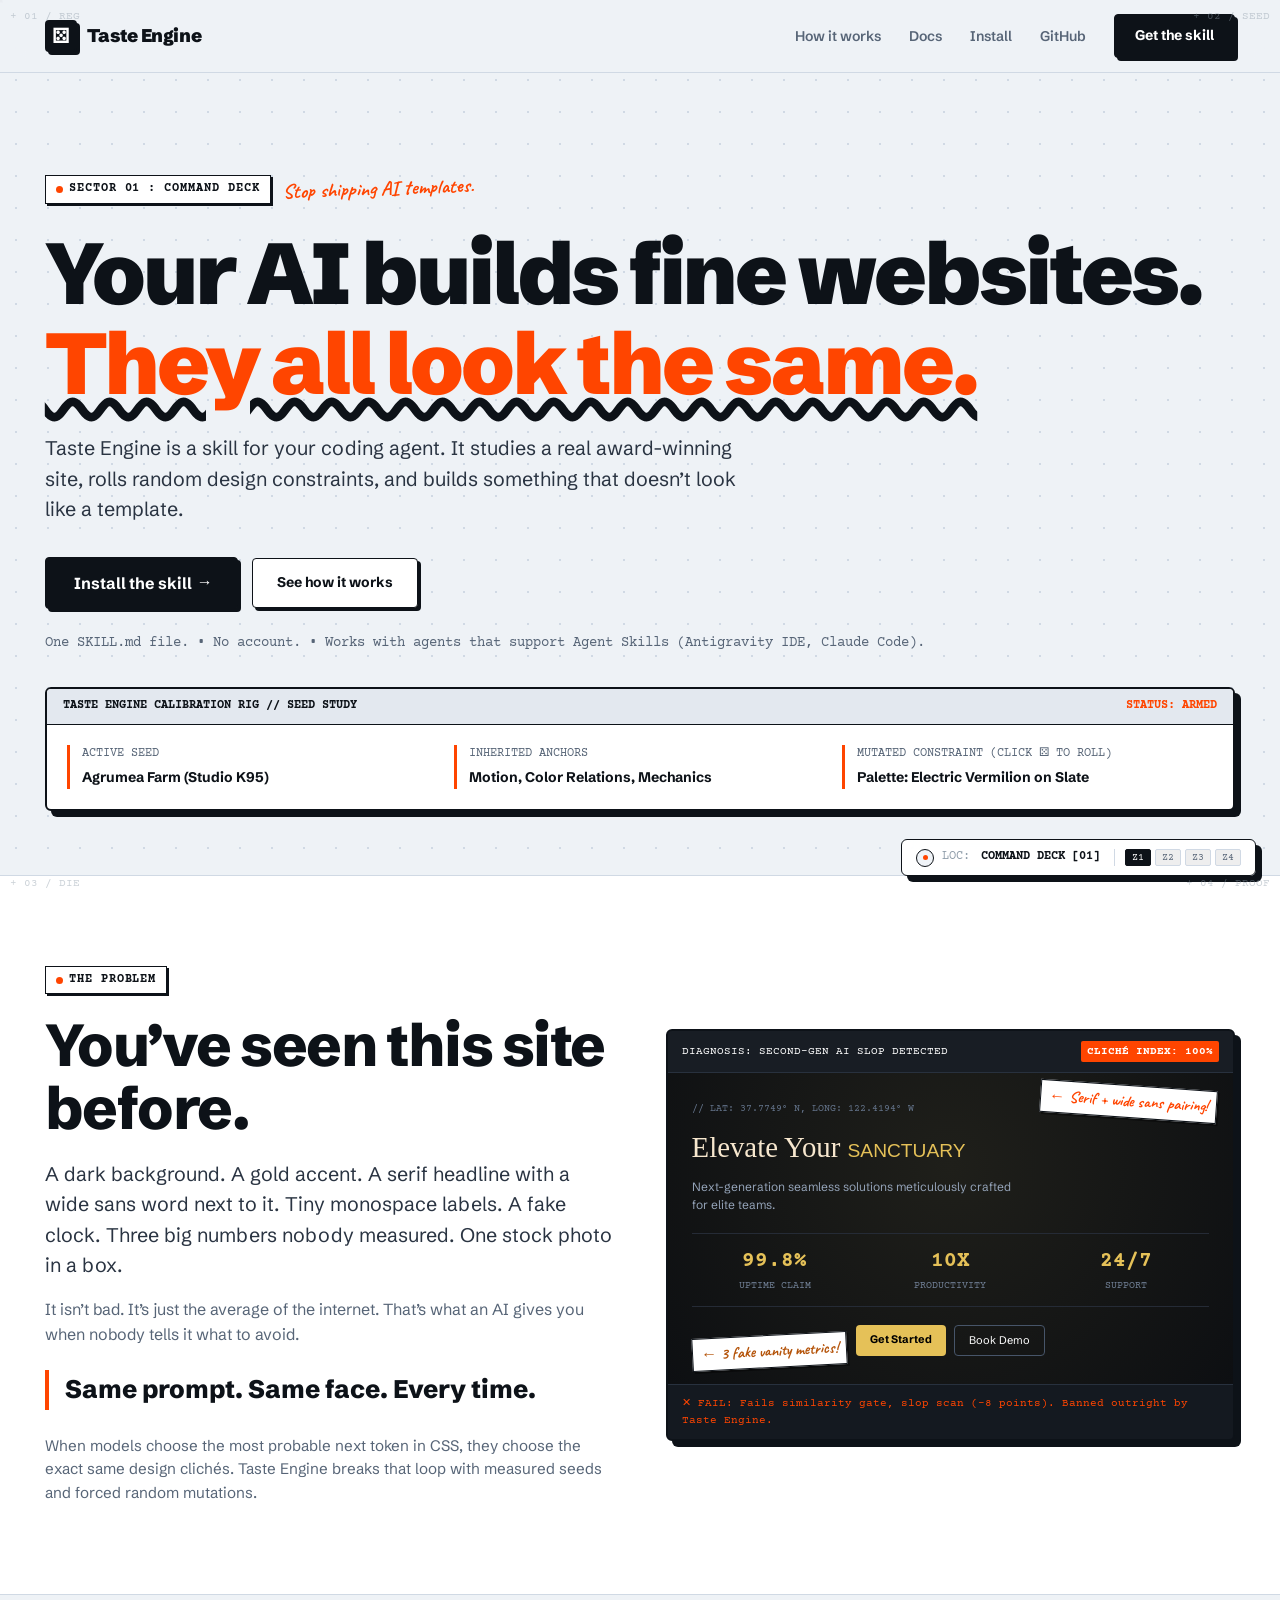
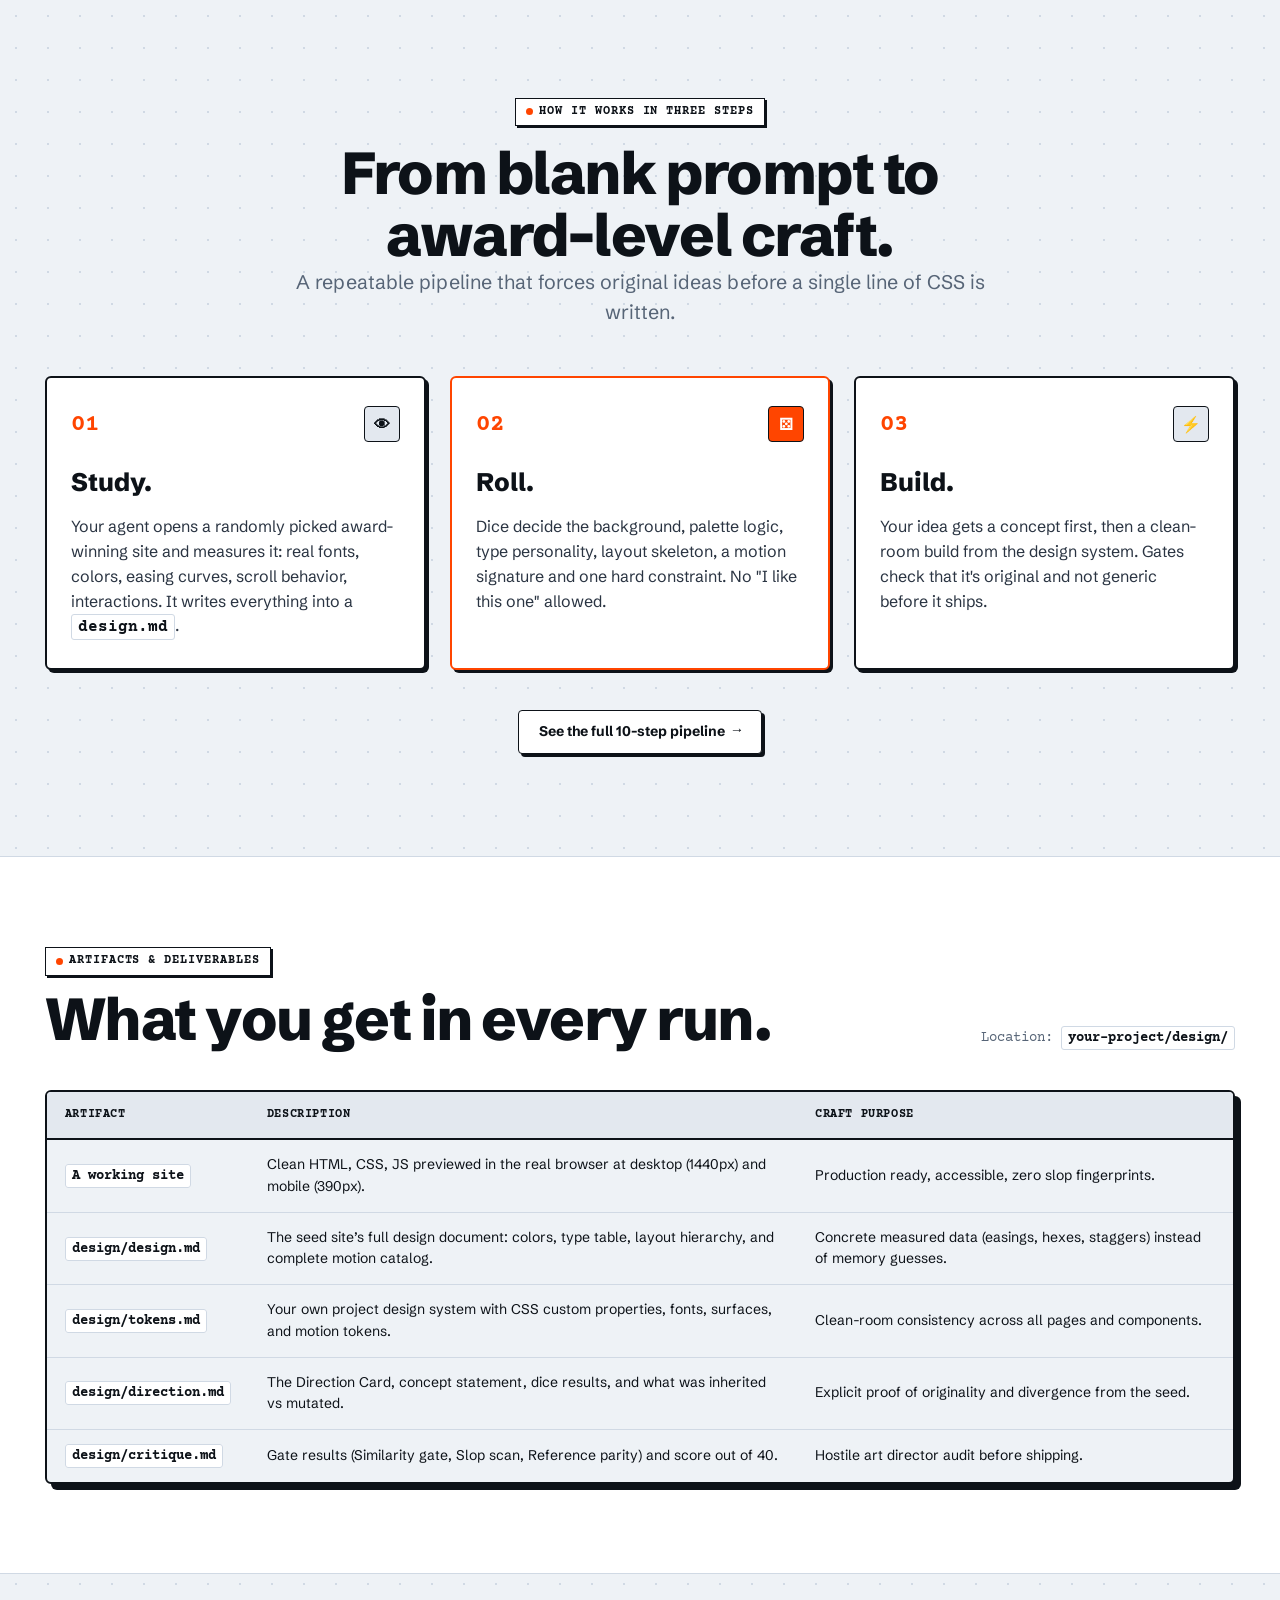
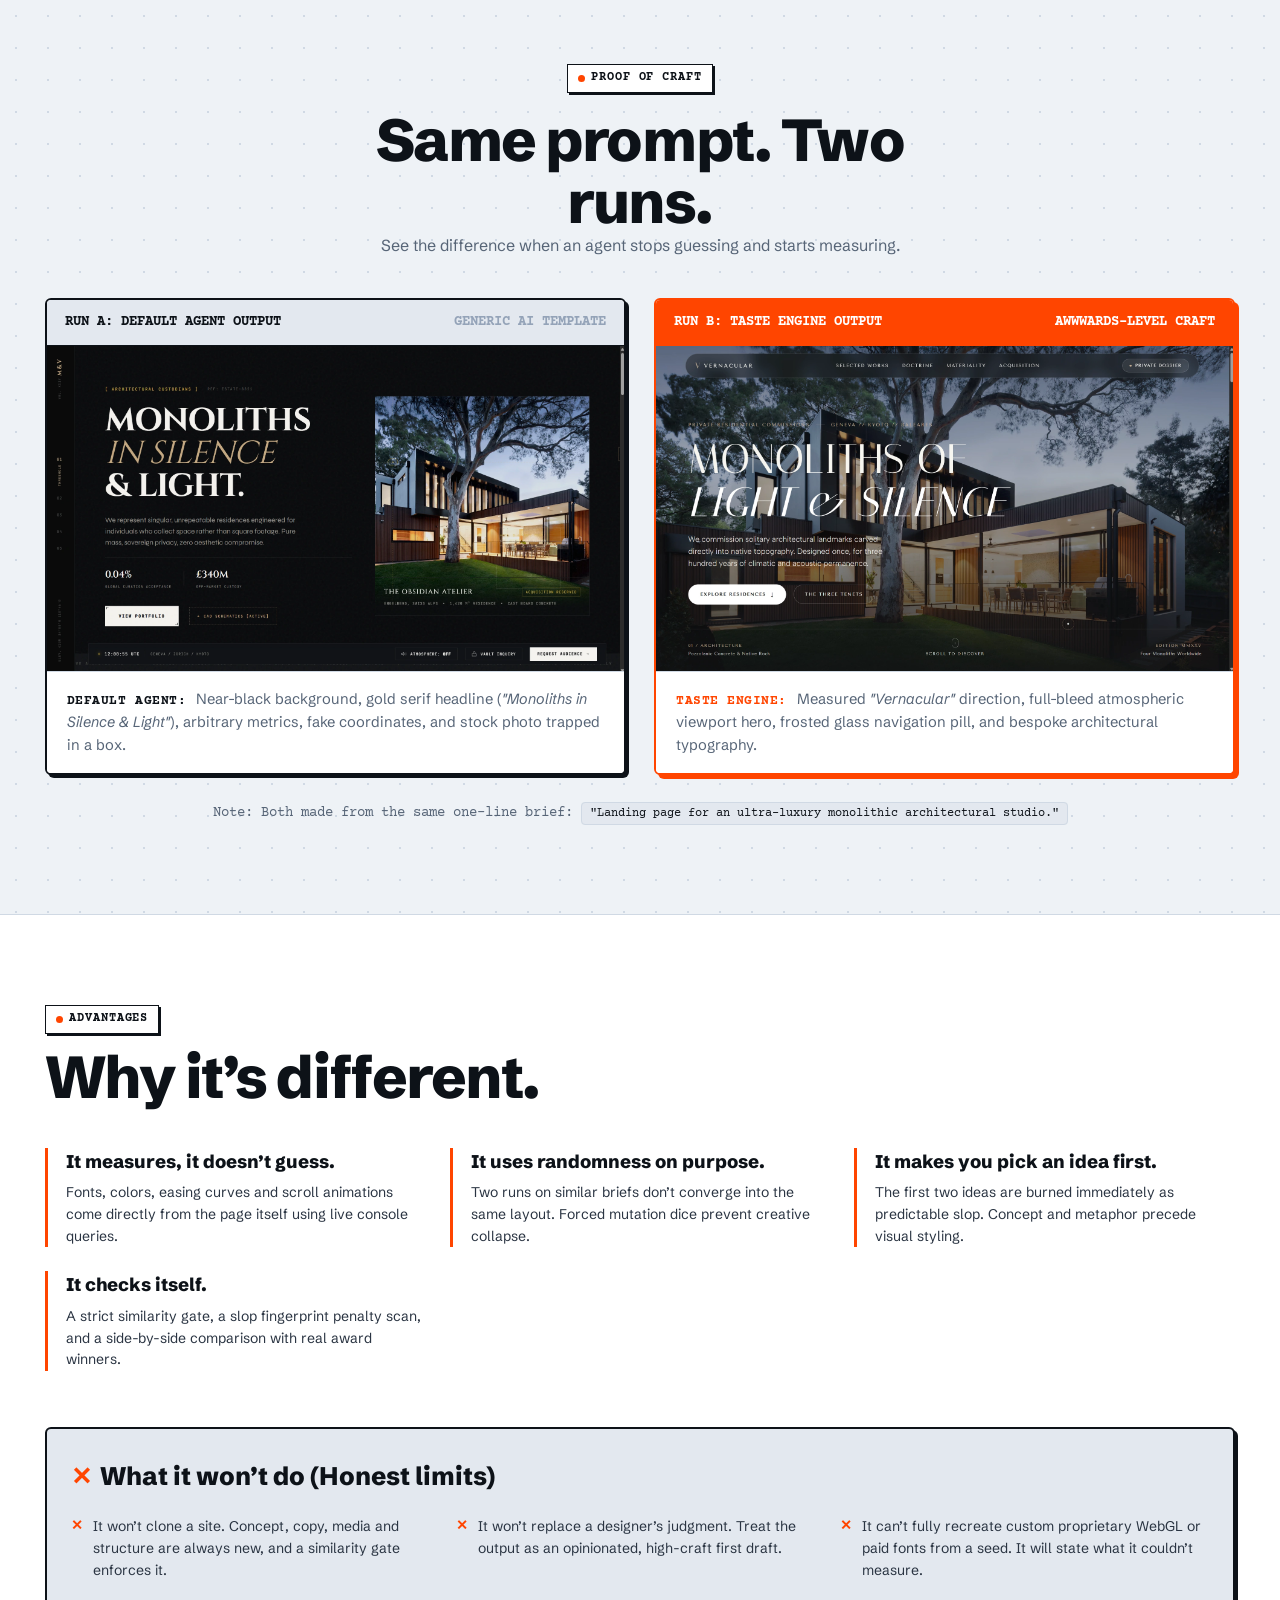
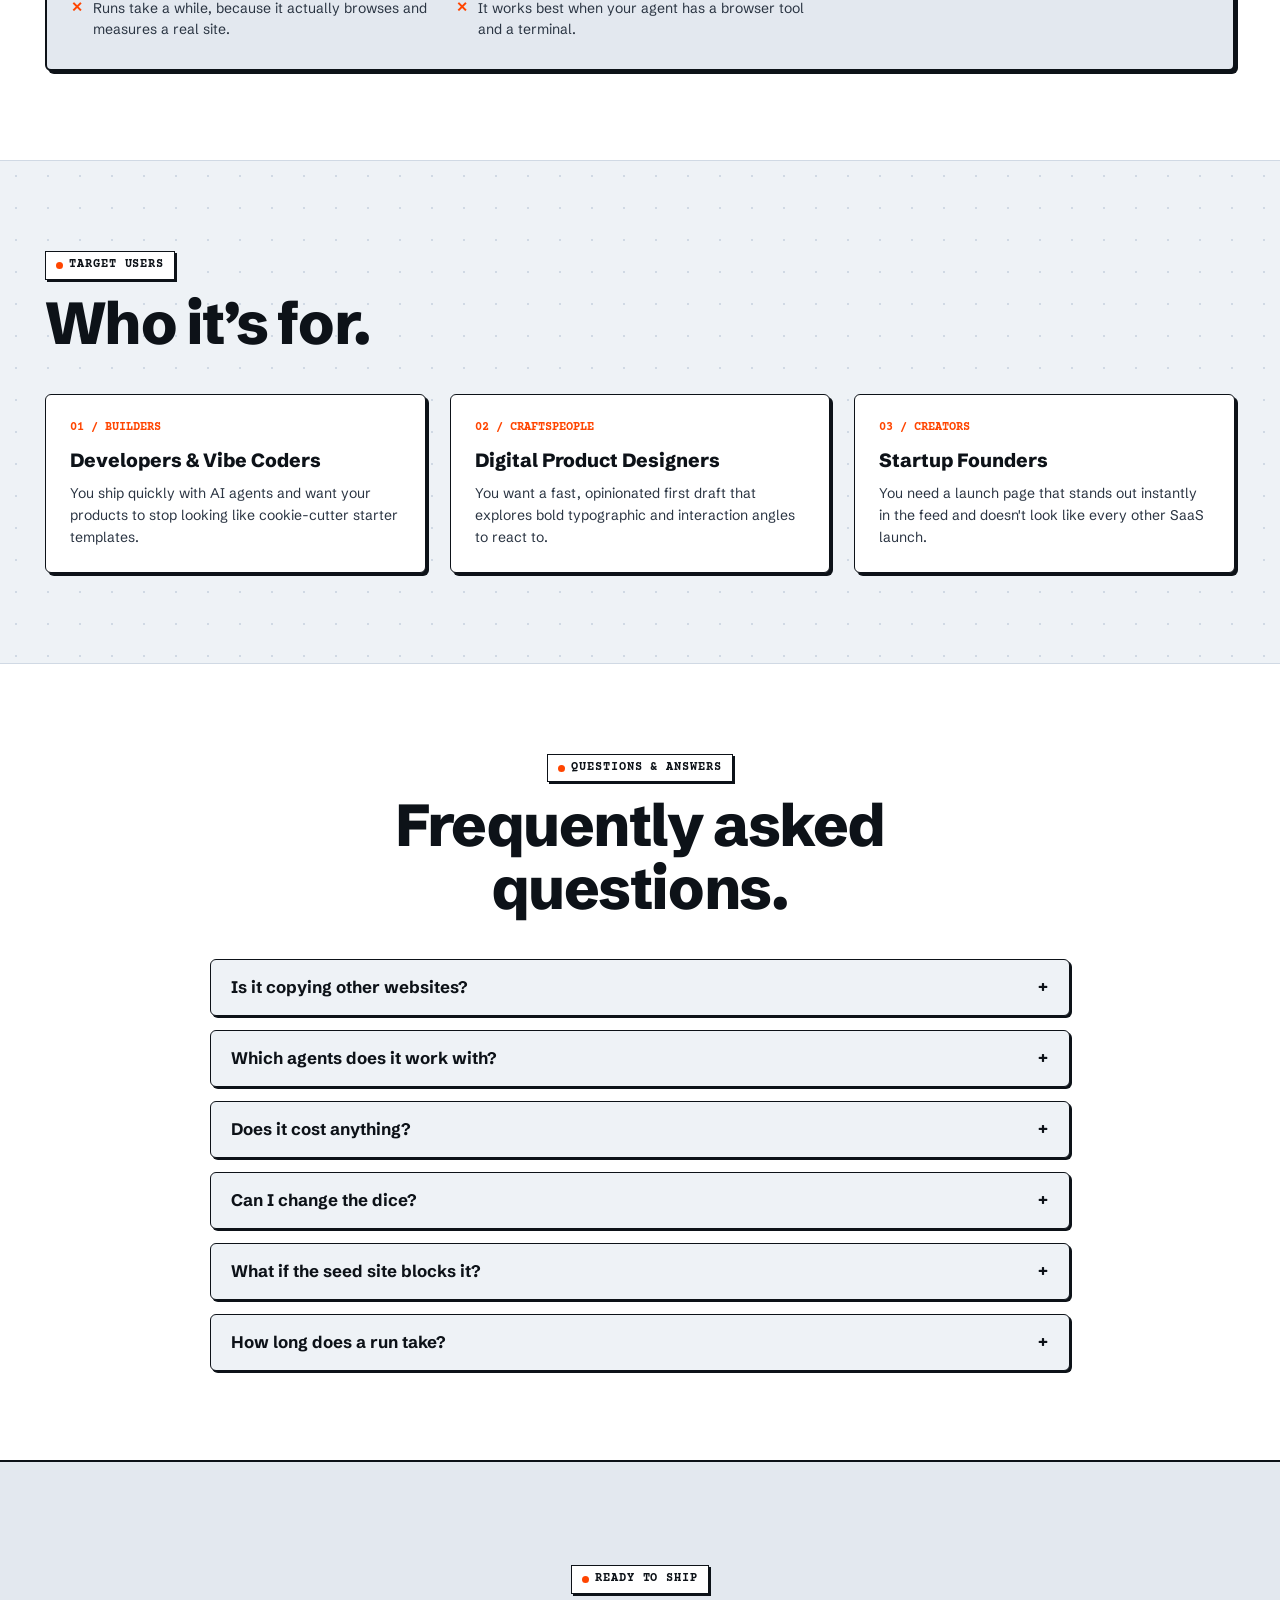
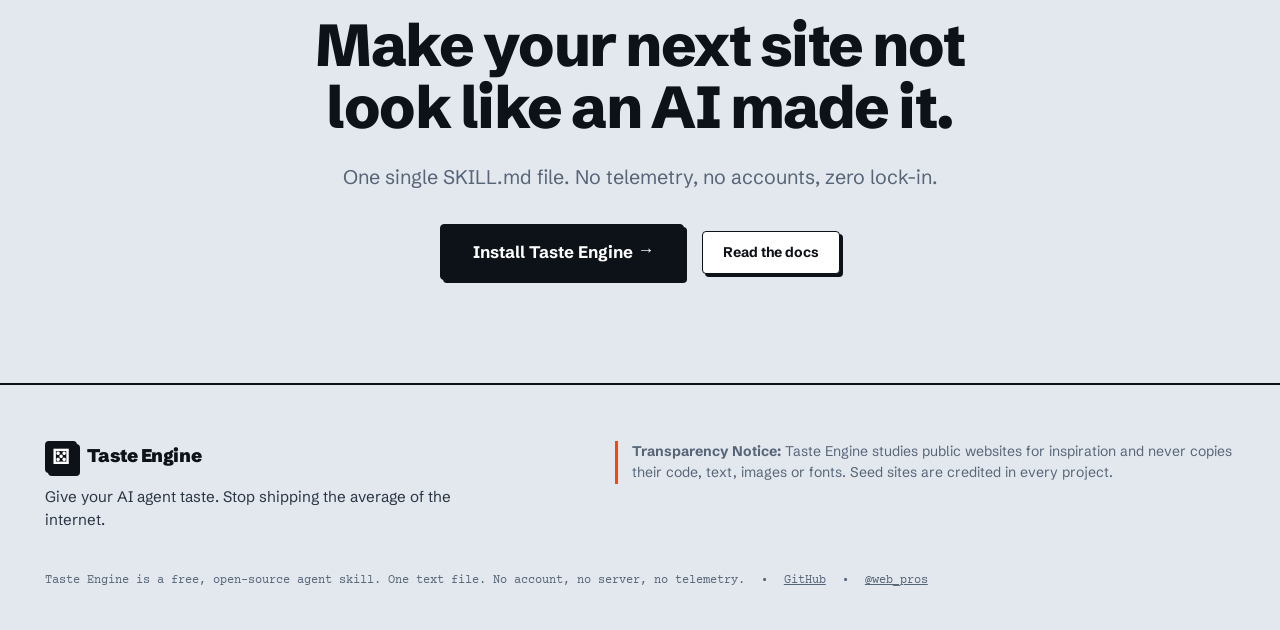
==== commit 38638c79: "feat: integrate Vercel Web Analytics" ====
--- a/index.html
+++ b/index.html
@@ -16,6 +16,11 @@
   <!-- CDNs for GSAP and Lenis -->
   <link rel="stylesheet" href="https://unpkg.com/lenis@1.1.9/dist/lenis.css">
   <link rel="stylesheet" href="css/main.css">
+  <!-- Vercel Web Analytics -->
+  <script>
+    window.va = window.va || function () { (window.vaq = window.vaq || []).push(arguments); };
+  </script>
+  <script defer src="/_vercel/insights/script.js"></script>
 </head>
 
 <body>
